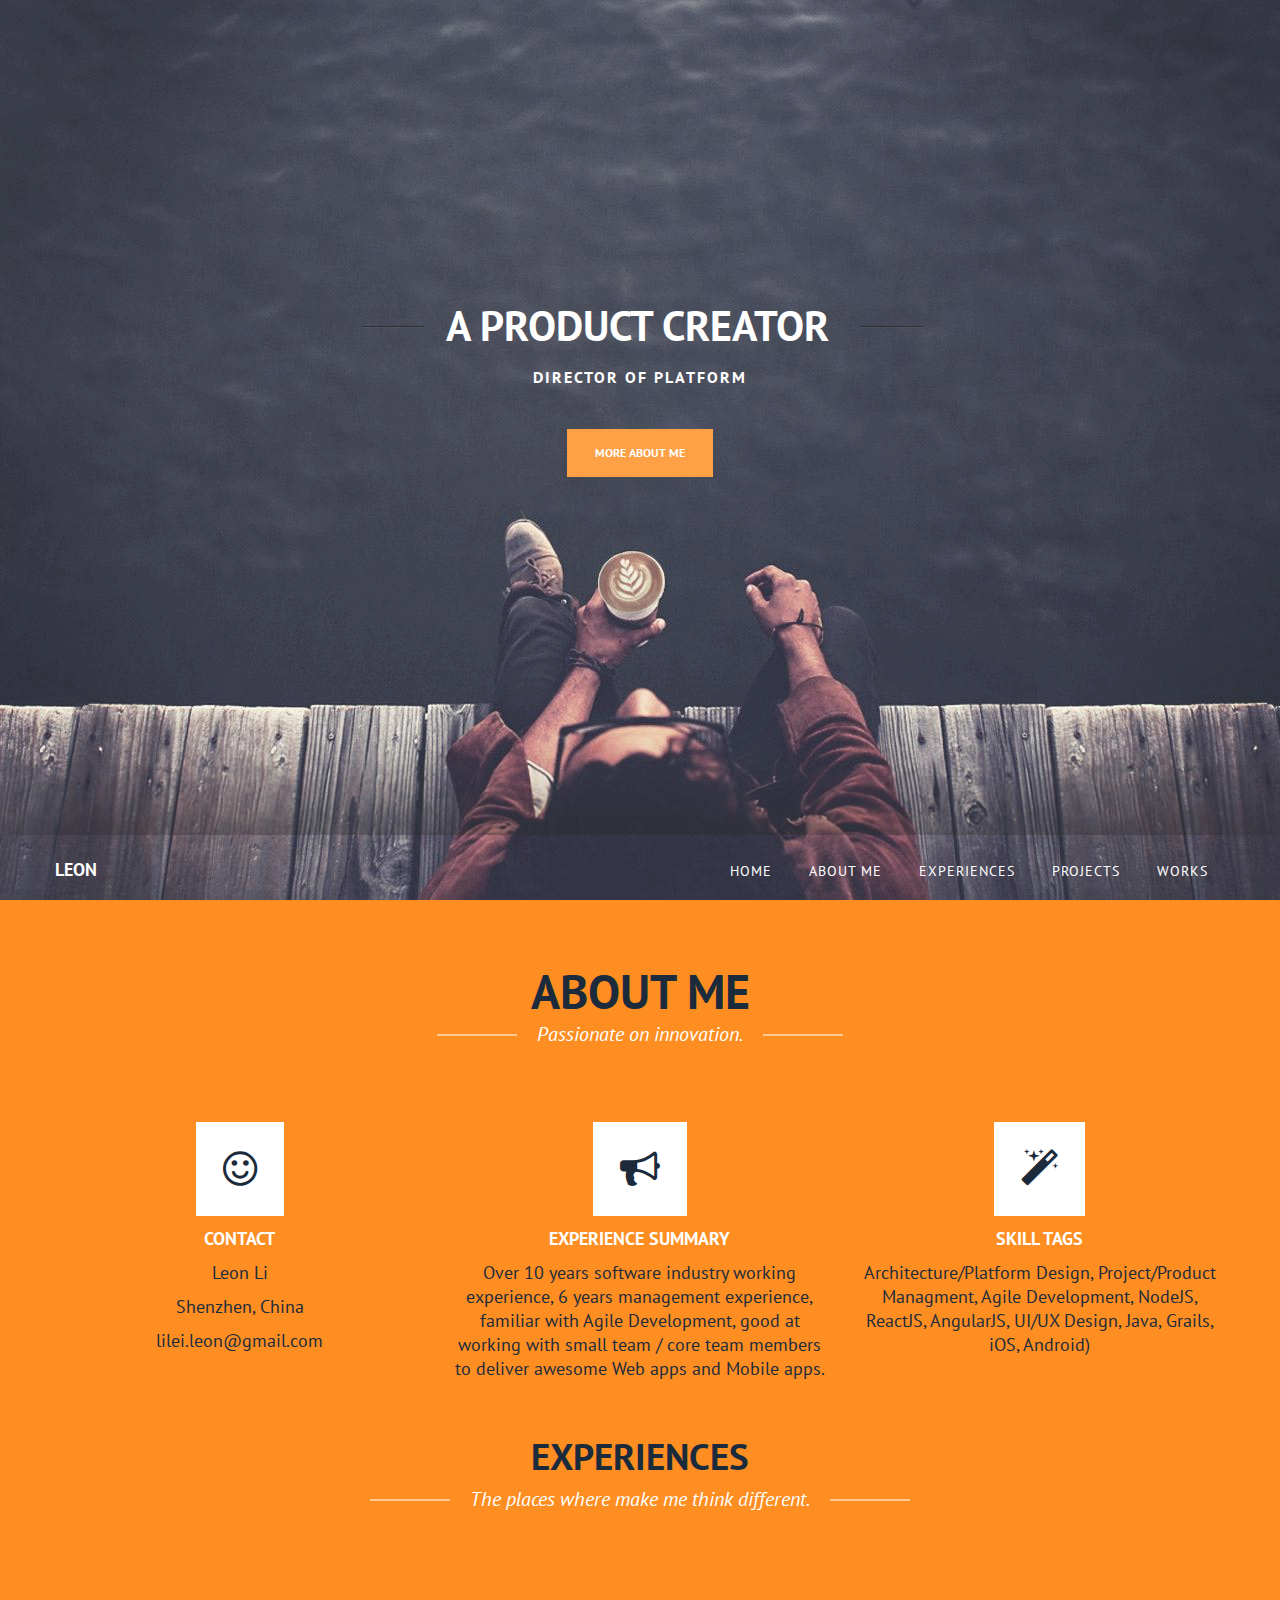
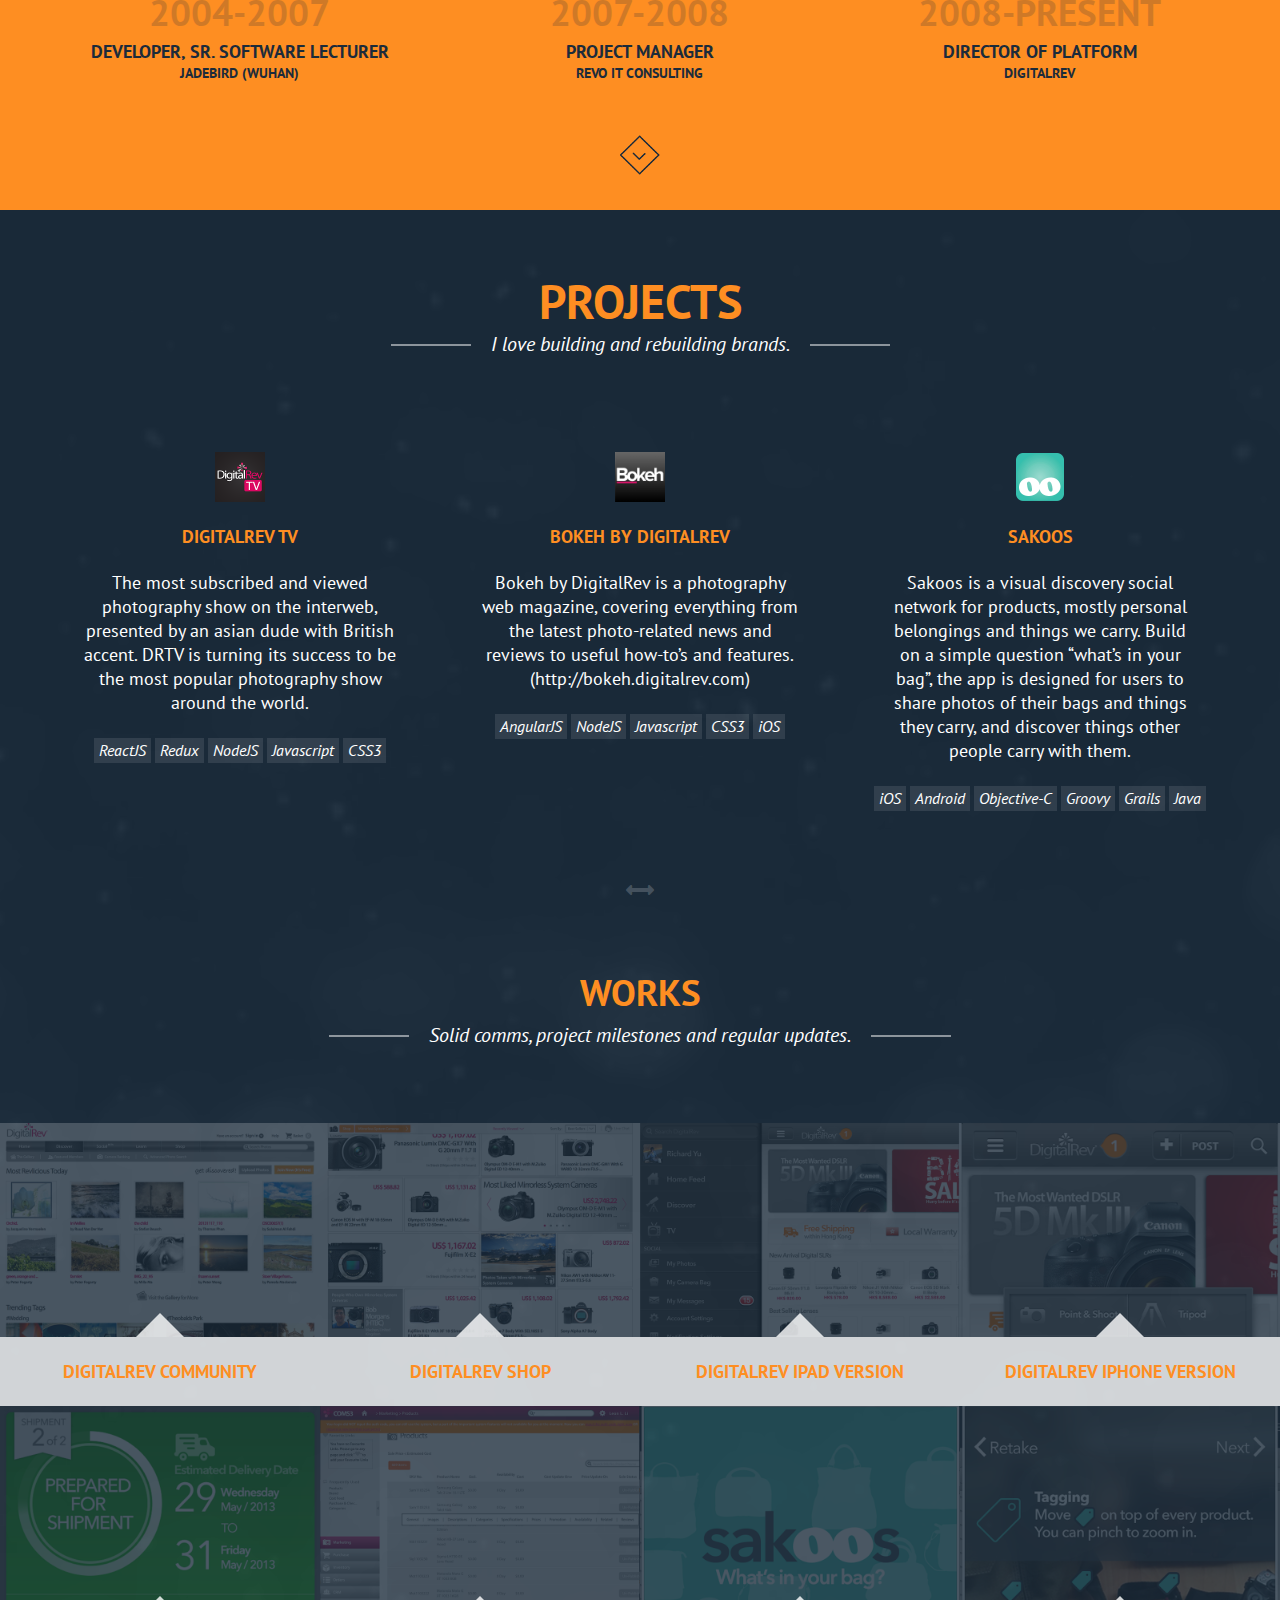
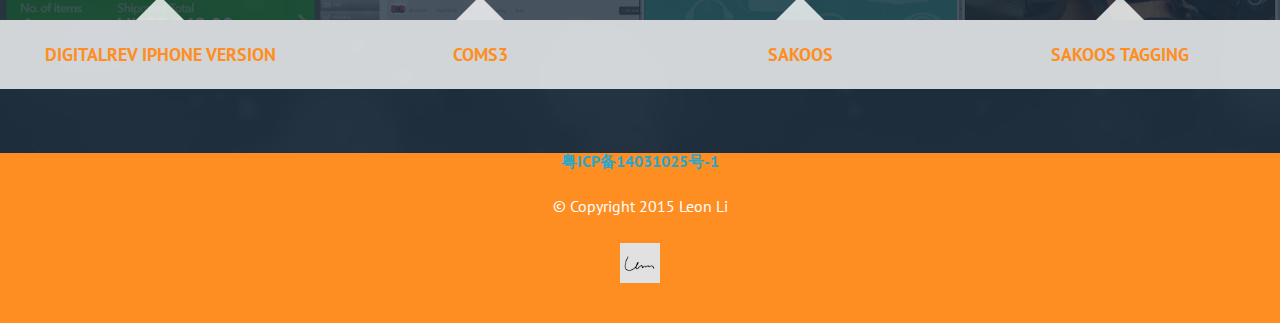
==== index.html @ 5f155d60 "ICP" ====
<!DOCTYPE html>
<!--[if IE 8]><html class="no-js lt-ie9" lang="en" > <![endif]-->
<!--[if gt IE 8]><!-->
<html class=" js no-touch svg inlinesvg svgclippaths no-ie8compat csstransforms no-csstransforms3d csstransitions" lang="en"><!--<![endif]-->
<head>

	<meta http-equiv="content-type" content="text/html; charset=UTF-8"/>
    <meta name="viewport" content="width=device-width,initial-scale=1.0"/>
	<meta name="description" content="Leon's  website" />
	<meta name="keywords" content="Leon's personal website" />
	<meta name="author" content="Leon Li"/>

	<!-- Page Title -->

	<title>Leon's Site</title>


	<!-- Favicon
	================================================== -->
	<link rel="shortcut icon" href="images/favicon.ico"/>


	<!-- Google fonts
	==================================================-->
	<link href='http://fonts.googleapis.com/css?family=PT+Sans:400,700,400italic,700italic' rel='stylesheet' type='text/css'/>

   <!-- Foundation Responsive Library
	================================================== -->
	<link rel="stylesheet" type="text/css" href="css/foundation.css"/>

	<!--font-awesome
	================================================== -->
	<link rel="stylesheet" href="css/font-awesome.css"/>

	<!-- Plugin CSS
	================================================== -->
	<link rel="stylesheet" type="text/css" href="css/prettyPhoto.css"/>
	<link rel="stylesheet" type="text/css" href="css/flexslider.css"/>

	<!-- CSS Custom
	================================================== -->
	<link rel="stylesheet" type="text/css" href="css/style.css"/>

</head>
<body>
<!-- pre loder -->
	<div id="preloader">

	</div>
        <div id="status">&nbsp;</div><!-- /status -->
    </div>
<!-- End Preloader -->
<!-- =========== * Home Section * =========== -->
<a id="home-scroll"></a>
<section id="home" class="skin-primary clearfix">
	<!-- =========== * Navigation * =========== -->
		<div id="navigation">
			<div class="row">
				<!-- Logo -->
				<div class="large-2 columns">
					<a href="#"><h5 class="text-white logo">Leon</h5></a>
				</div>
				<!-- End Logo -->
				<!-- Menu -->
				<div id="mobile-toggle" class="right"><i class="fa fa-th-list"></i></div>
				<div class="large-10 columns">
					<ul id="menu">
						<li><a class="smooth-scroll" href="#home-scroll"><h6>Home</h6></a></li>
						<li><a class="smooth-scroll" href="#about-scroll"><h6>About Me</h6></a></li>
						<li><a class="smooth-scroll" href="#experience-scroll"><h6>Experiences</h6></a></li>
						<li><a class="smooth-scroll" href="#services-scroll"><h6>Projects</h6></a></li>
						<li><a class="smooth-scroll" href="#work-scroll"><h6>Works</h6></a></li>


					</ul>
				</div>
				<!-- Menu -->
			</div>
		</div><!--end of navigation-->
		<div class="banner">
		<div class="banner-pattern">
			<div class="row slide-content">
				<div class="large-10 large-centered columns text-center">
					<div class="banner-title title">
							<h1 class="fadeInUp"><span class="sideline"></span><span class="banner-text-rotator">A Product Creator </span><span class="sideline"></span></h1>
							<h2 class="fadeInUp"> Director of Platform </h2>
						</div>
						<a class="smooth-scroll" href="#about-scroll">
							<div class="btn">MORE ABOUT ME</div>
						</a>

				</div>
			</div>
		</div>
	</div>
</section>
<!--end of Home section-->

<!-- =========== * About Section * =========== -->
<a id="about-scroll"></a>
<section id="about" class="skin-secondary clearfix" >
	<!-- About Heading-->
	<div class="row">
		<div class="large-12 columns text-center">
			<div class="page-title">
				<h1 id="about-shuffle-latter">About Me</h1>
				<p class="sub-header">Passionate on innovation.</p>
			</div>
		</div>
	</div>
	<!-- End About Heading-->
	<!-- About Description-->
	<div class="row pad-top ">
		<div class="large-4 columns about ">
			<i class="fa fa-smile-o"></i>
            <h4 class="about-us-title">Contact</h4>
            <p class="about-us-text">Leon Li</p>
            <p class="about-us-text">Shenzhen, China</p>
            <p class="about-us-text">lilei.leon@gmail.com</p>
        </div>

		<div class="large-4 columns about">
			<i class="fa fa-bullhorn"></i>
            <h4 class="about-us-title">Experience Summary</h4>
            <p class="about-us-text">Over 10 years software industry working experience, 6 years management experience, familiar with Agile Development, good at working with small team / core team members to deliver awesome Web apps and Mobile apps.</p>
        </div>
		<div class="large-4 columns about">

			<i class="fa fa-magic"></i>
            <h4 class="about-us-title">Skill Tags</h4>
            <p class="about-us-text">Architecture/Platform Design, Project/Product Managment, Agile Development, NodeJS, ReactJS, AngularJS, UI/UX Design, Java, Grails, iOS, Android)</p>
        </div>
	</div>
	<!-- End About Description-->

	<a id="experience-scroll"></a>
	<!-- Experiences heading-->
	<div class="row pad-top pad-bottom">
		<div class="large-12 columns text-center">
			<div class="page-title">
				<h2>Experiences</h2>
				<p class="sub-header"> The places where make me think different. </p>
			</div>
		</div>
	</div>
	<!-- end of Experiences heading-->
	<!-- Experiences block -->

	<div class="row pad-bottom experience">
		<div class="large-4 columns text-center">
			<h2 class="ex-year">2004-2007</h2>
			<h4>Developer, Sr. Software Lecturer</h4>
			<h6>Jadebird (Wuhan)</h6>
			<p> </p>
		</div>
		<div class="large-4 columns text-center">
			<h2 class="ex-year">2007-2008</h2>
			<h4>Project Manager</h4>
			<h6>REVO IT Consulting</h6>
			<p></p>
		</div>
		<div class="large-4 columns text-center">
			<h2 class="ex-year">2008-PRESENT</h2>
			<h4>Director of Platform</h4>
			<h6>DigitalRev</h6>
			<p></p>
		</div>
	</div>
	<!-- End of Experiences block -->
	<!-- slide down link -->
	<div class="slide-down-link hidden-xs">
		<a class="smooth-scroll hidden-xs scroll-to-link" href="#services-scroll"></a>
     </div>
	<!-- End slide down link -->


</section>
<!--end of About section-->



<!-- =========== * services Section * =========== -->
<a id="services-scroll"></a>
<section id="services" class="skin-primary clearfix">
	<!-- Service section BG image-->
	<div class="service-bg"></div>
	<!-- End of Service section BG image-->
	<!-- Service section HEading-->
	<div class="row">
		<div class="large-12 columns text-center">
			<div class="page-title">
				<h1 id="services-shuffle-latter">Projects</h1>
				<p class="sub-header">I love building and rebuilding brands.</p>
			</div>
		</div>
	</div>
	<!-- End of Service section Heading-->
	<!-- section Description -->
	<div class="row">
		<div class="large-8 large-centered columns page-description-second">
			<p>

			</p>
		</div>
	</div>
	<!-- End of section Description -->
	<!-- service slider -->
	<div class="row service-slider">

		<!--inidvidual service-->
		<div class="service">
			<div class="service-container text-center">
				<img src='img/drtv.png' style="height:50px"></img>
				<h5>DigitalRev TV</h5>
				<p class="text-white">
					The most subscribed and viewed photography show on the interweb, presented by an asian dude with British accent. DRTV is turning its success to be the most popular photography show around the world.
				</p>
				<ul class="unstyled">
					<li>ReactJS</li>
					<li>Redux</li>
					<li>NodeJS</li>
					<li>Javascript</li>
					<li>CSS3</li>
				</ul>
			</div>
		</div>
		<!--end of inidvidual service-->

		<!--inidvidual service-->
		<div class="service">
			<div class="service-container text-center">
				<img src='img/bokeh.jpg' style="height:50px"></img>
				<h5>Bokeh by DigitalRev</h5>
				<p class="text-white">
					Bokeh by DigitalRev is a photography web magazine, covering everything from the latest photo-related news and reviews to useful how-to’s and features. (http://bokeh.digitalrev.com)
				</p>
				<ul class="unstyled">
					<li>AngularJS</li>
					<li>NodeJS</li>
					<li>Javascript</li>
					<li>CSS3</li>
					<li>iOS</li>
				</ul>
			</div>
		</div>
		<!--end of inidvidual service-->


		<!--inidvidual service-->
		<div class="service">
			<div class="service-container text-center">
				<img src='img/sakoos.png' style="height:50px"></img>
				<h5>Sakoos</h5>
				<p class="text-white">
					Sakoos is a visual discovery social network for products, mostly personal belongings and things we carry. Build on a simple question “what’s in your bag”, the app is designed for users to share photos of their bags and things they carry, and discover things other people carry with them.
				</p>
				<ul class="unstyled">
					<li>iOS</li>
					<li>Android</li>
					<li>Objective-C</li>
					<li>Groovy</li>
					<li>Grails</li>
					<li>Java</li>
				</ul>
			</div>
		</div>
		<!--end of inidvidual service-->

		<!--Inidvidual service-->
		<div class="service">
			<div class="service-container text-center">
				<!-- <i class="fa fa-tint"></i> -->
				<img src='img/drlogo.png' style="height:50px"></img>
				<h5>DigitalRev Community Site & E-commerce Shop</h5>
				<p class="text-white">
					The E-commerce and photo sharing community of DigitalRev platform, it's the major website of shopping cameras and connecting the world with photo loving people. (www.digitalrev.com)
				</p>
				<ul class="unstyled">
					<li>SNS</li>
					<li>Web Apps</li>
					<li>E-commerce</li>
					<li>Photography</li>
					<li>Java</li>
				</ul>
			</div>
		</div>
		<!--end of inidvidual service-->

		<!--end of inidvidual service-->
		<div class="service">
			<div class="service-container text-center">
				<!--<i class="fa fa-stack-exchange"></i>-->
				<img src='img/coms3.png' style="height:50px"></img>
				<h5>Center Order Mangement System</h5>
				<p class="text-white">
					The COMS3 system defined an order flow to process the orders from differnt sales channels, and automatically allocate the stock items from the inventory. It also includes purchase plan management and stock item check-in operation, daily sales report generation etc.
				</p>
				<ul class="unstyled">
					<li>Web Apps</li>
					<li>Order Flow</li>
					<li>Stock Management</li>
					<li>Reporting</li>
					<li>Java</li>
				</ul>
			</div>
		</div>
		<!--end of inidvidual service-->

		<!--inidvidual service-->
		<div class="service">
			<div class="service-container text-center">
				<img src='img/drapp.png' style="height:50px"></img>
				<h5>DigitalRev Mobile App</h5>
				<p class="text-white">
					The mobile app submitted to the App Store and Google Play Store, built for the E-commerce and photo sharing community of DigitalRev platform.
				</p>
				<ul class="unstyled">
					<li>iOS</li>
					<li>Android</li>
					<li>Objective-C</li>
					<li>Java</li>
				</ul>
			</div>
		</div>
		<!--end of inidvidual service-->

	</div>
	<!-- End of service slider -->
	<!-- service section Action button -->
	<a id="work-scroll"></a>
	<p></p>
	<p></p>
	<div class="row pad-top pad-bottom">
		<div class="large-12 columns text-center">
			<div class="page-title">
				<h2 id="services-shuffle-latter">Works</h2>
				<p class="sub-header">Solid comms, project milestones and regular updates.</p>
			</div>
		</div>
	</div>

	<!-- End of service section Action button -->

<ul id="portfolio-grid" class="portfolio-row">
			<!-- Individual Work Thumbnail -->
			<li class="project text-center web-design ">
				<section class="portfolio-item">
					<div class="project-img-holder">
						<img alt="Project Image" src="img/07-work.jpg" />
						<div class="arrow-holder"><div class="arrow-up"></div></div>
					</div>
					<!-- Work detail file name  -->
					<div class="project-title">
						<h5>DigitalRev Community</h5>
					</div>
				</section>
			</li>
			<!-- Individual Work Thumbnail -->
			<li class="project text-center ui-design ">
				<section class="portfolio-item">
					<div class="project-img-holder">
						<img alt="Project Image" src="img/08-work.jpg" />
						<div class="arrow-holder"><div class="arrow-up"></div></div>
					</div>
					<!-- Work detail file name  -->
					<div class="project-title">
						<h5>DigitalRev Shop</h5>
					</div>
				</section>
			</li>
			<!-- Individual Work Thumbnail -->
			<li class="project text-center branding ">
				<section class="portfolio-item">
					<div class="project-img-holder">
						<img alt="Project Image" src="img/09-work.jpg" />
						<div class="arrow-holder"><div class="arrow-up"></div></div>
					</div>
					<!-- Work detail file name  -->
					<div class="project-title">
						<h5>DigitalRev iPad Version</h5>
					</div>
				</section>
			</li>
			<!-- Individual Work Thumbnail -->
			<li class="project text-center ui-design ">
				<section class="portfolio-item">
					<div class="project-img-holder">
						<img alt="Project Image" src="img/10-work.jpg" />
						<div class="arrow-holder"><div class="arrow-up"></div></div>
					</div>
					<!-- Work detail file name  -->
					<div class="project-title">
						<h5>DigitalRev iPhone version</h5>
					</div>
				</section>
			</li>
			<!-- Individual Work Thumbnail -->
			<li class="project text-center web-design ">
				<section class="portfolio-item">
					<div class="project-img-holder">
						<img alt="Project Image" src="img/11-work.jpg" />
						<div class="arrow-holder"><div class="arrow-up"></div></div>
					</div>
					<!-- Work detail file name  -->
					<div class="project-title">
						<h5>DigitalRev iPhone version</h5>
					</div>
				</section>
			</li>
			<!-- Individual Work Thumbnail -->
			<li class="project text-center branding ">
				<section class="portfolio-item">
					<div class="project-img-holder">
						<img alt="Project Image" src="img/12-work.jpg" />
						<div class="arrow-holder"><div class="arrow-up"></div></div>
					</div>
					<!-- Work detail file name  -->
					<div class="project-title">
						<h5>COMS3</h5>
					</div>
				</section>
			</li>
			<!-- Individual Work Thumbnail -->
			<li class="project text-center ui-design ">
				<section class="portfolio-item">
					<div class="project-img-holder">
						<img alt="Project Image" src="img/13-work.jpg" />
						<div class="arrow-holder"><div class="arrow-up"></div></div>
					</div>
					<!-- Work detail file name  -->
					<div class="project-title">
						<h5>Sakoos</h5>
					</div>
				</section>
			</li>
			<!-- Individual Work Thumbnail -->
			<li class="project text-center branding ">
				<section class="portfolio-item">
					<div class="project-img-holder">
						<img alt="Project Image" src="img/14-work.jpg" />
						<div class="arrow-holder"><div class="arrow-up"></div></div>
					</div>
					<!-- Work detail file name  -->
					<div class="project-title">
						<h5>Sakoos Tagging</h5>
					</div>
				</section>
			</li>
		</ul>


</section>
<!--end of Services section-->





<div class="large-12 columns text-center">
	<a href="http://www.miitbeian.gov.cn/state/outPortal/loginPortal.action">粤ICP备14031025号-1</a>
</div>


<!-- Footer  -->
<footer class="footer skin-secondary clearfix">

			<div class="large-12 columns text-center">
				<p class="text-white copy-text">&copy; Copyright 2015 Leon Li</p>
			</div>
			<div class="large-12 row text-center pad-bottom" >
				<img src="img/sign.jpg" width="40px">
			</div>

</footer>
<!-- End of Footer  -->
<!--============================================================-->
<!-- jquery plugin and custom script -->

<script src="js/custom.modernizr.js"></script>
<script src="js/jquery-1.10.2.min.js" type="text/javascript"></script>
<script src="js/foundation.min.js"></script>
<script src="js/device.min.js"></script>
<script src="js/jquery.prettyPhoto.js"></script>
<script type="text/javascript" src="js/jquery.mixitup.min.js"></script>
<script src="js/jquery.flexslider-min.js"></script>
<script src="js/smooth-scroll.js"></script>
<script src="js/inview.js"></script>
<script src="js/jquery.easypiechart.min.js"></script>
<script src="js/jquery.appear.js"></script>
<script src="js/owl.carousel.min.js"></script>
<script type="text/javascript" src="js/tweetable.jquery.js"></script>
<script type="text/javascript" src="js/jquery.timeago.js"></script>
<script src="js/jquery.parallax-1.1.3.js"></script>
<script src="js/parallaxInit.js"></script>
<script src="js/jquery.shuffleLetters.js"></script>
<script src="js/scripts.js"></script>
<script>
$(document).foundation();
</script>

<script>
  (function(i,s,o,g,r,a,m){i['GoogleAnalyticsObject']=r;i[r]=i[r]||function(){
  (i[r].q=i[r].q||[]).push(arguments)},i[r].l=1*new Date();a=s.createElement(o),
  m=s.getElementsByTagName(o)[0];a.async=1;a.src=g;m.parentNode.insertBefore(a,m)
  })(window,document,'script','//www.google-analytics.com/analytics.js','ga');

  ga('create', 'UA-48086975-1', 'auto');
  ga('send', 'pageview');

</script>

</body></html>
---- css/prettyPhoto.css ----
/* ------------------------------------------------------------------------
	This you can edit.
------------------------------------------------------------------------- */

	/* ----------------------------------
		Default Theme
	----------------------------------- */

	div.pp_default .pp_top,
	div.pp_default .pp_top .pp_middle,
	div.pp_default .pp_top .pp_left,
	div.pp_default .pp_top .pp_right,
	div.pp_default .pp_bottom,
	div.pp_default .pp_bottom .pp_left,
	div.pp_default .pp_bottom .pp_middle,
	div.pp_default .pp_bottom .pp_right { height: 13px; }
	
	div.pp_default .pp_top .pp_left { background: url(../img/prettyPhoto/default/sprite.png) -78px -93px no-repeat; } /* Top left corner */
	div.pp_default .pp_top .pp_middle { background: url(../img/prettyPhoto/default/sprite_x.png) top left repeat-x; } /* Top pattern/color */
	div.pp_default .pp_top .pp_right { background: url(../img/prettyPhoto/default/sprite.png) -112px -93px no-repeat; } /* Top right corner */
	
	div.pp_default .pp_content .ppt { color: #f8f8f8; }
	div.pp_default .pp_content_container .pp_left { background: url(../img/prettyPhoto/default/sprite_y.png) -7px 0 repeat-y; padding-left: 13px; }
	div.pp_default .pp_content_container .pp_right { background: url(../img/prettyPhoto/default/sprite_y.png) top right repeat-y; padding-right: 13px; }
	div.pp_default .pp_content { background-color: #fff; } /* Content background */
	div.pp_default .pp_next:hover { background: url(../img/prettyPhoto/default/sprite_next.png) center right  no-repeat; cursor: pointer; } /* Next button */
	div.pp_default .pp_previous:hover { background: url(../img/prettyPhoto/default/sprite_prev.png) center left no-repeat; cursor: pointer; } /* Previous button */
	div.pp_default .pp_expand { background: url(../img/prettyPhoto/default/sprite.png) 0 -29px no-repeat; cursor: pointer; width: 28px; height: 28px; } /* Expand button */
	div.pp_default .pp_expand:hover { background: url(../img/prettyPhoto/default/sprite.png) 0 -56px no-repeat; cursor: pointer; } /* Expand button hover */
	div.pp_default .pp_contract { background: url(../img/prettyPhoto/default/sprite.png) 0 -84px no-repeat; cursor: pointer; width: 28px; height: 28px; } /* Contract button */
	div.pp_default .pp_contract:hover { background: url(../img/prettyPhoto/default/sprite.png) 0 -113px no-repeat; cursor: pointer; } /* Contract button hover */
	div.pp_default .pp_close { width: 30px; height: 30px; background: url(../img/prettyPhoto/default/sprite.png) 2px 1px no-repeat; cursor: pointer; } /* Close button */
	div.pp_default #pp_full_res .pp_inline { color: #000; } 
	div.pp_default .pp_gallery ul li a { background: url(../img/prettyPhoto/default/default_thumb.png) center center #f8f8f8; border:1px solid #aaa; }
	div.pp_default .pp_gallery ul li a:hover,
	div.pp_default .pp_gallery ul li.selected a { border-color: #fff; }
	div.pp_default .pp_social { margin-top: 7px; }

	div.pp_default .pp_gallery a.pp_arrow_previous,
	div.pp_default .pp_gallery a.pp_arrow_next { position: static; left: auto; }
	div.pp_default .pp_nav .pp_play,
	div.pp_default .pp_nav .pp_pause { background: url(../img/prettyPhoto/default/sprite.png) -51px 1px no-repeat; height:30px; width:30px; }
	div.pp_default .pp_nav .pp_pause { background-position: -51px -29px; }
	div.pp_default .pp_details { position: relative; }
	div.pp_default a.pp_arrow_previous,
	div.pp_default a.pp_arrow_next { background: url(../img/prettyPhoto/default/sprite.png) -31px -3px no-repeat; height: 20px; margin: 4px 0 0 0; width: 20px; }
	div.pp_default a.pp_arrow_next { left: 52px; background-position: -82px -3px; } /* The next arrow in the bottom nav */
	div.pp_default .pp_content_container .pp_details { margin-top: 5px; }
	div.pp_default .pp_nav { clear: none; height: 30px; width: 110px; position: relative; }
	div.pp_default .pp_nav .currentTextHolder{ font-family: Georgia; font-style: italic; color:#999; font-size: 11px; left: 75px; line-height: 25px; margin: 0; padding: 0 0 0 10px; position: absolute; top: 2px; }
	
	div.pp_default .pp_close:hover, div.pp_default .pp_nav .pp_play:hover, div.pp_default .pp_nav .pp_pause:hover, div.pp_default .pp_arrow_next:hover, div.pp_default .pp_arrow_previous:hover { opacity:0.7; }

	div.pp_default .pp_description{ font-size: 11px; font-weight: bold; line-height: 14px; margin: 5px 50px 5px 0; }

	div.pp_default .pp_bottom .pp_left { background: url(../img/prettyPhoto/default/sprite.png) -78px -127px no-repeat; } /* Bottom left corner */
	div.pp_default .pp_bottom .pp_middle { background: url(../img/prettyPhoto/default/sprite_x.png) bottom left repeat-x; } /* Bottom pattern/color */
	div.pp_default .pp_bottom .pp_right { background: url(../img/prettyPhoto/default/sprite.png) -112px -127px no-repeat; } /* Bottom right corner */

	div.pp_default .pp_loaderIcon { background: url(../img/prettyPhoto/default/loader.gif) center center no-repeat; } /* Loader icon */

/* ------------------------------------------------------------------------
	DO NOT CHANGE
------------------------------------------------------------------------- */

	div.pp_pic_holder a:focus { outline:none; }

	div.pp_overlay {
		background: #000;
		display: none;
		left: 0;
		position: absolute;
		top: 0;
		width: 100%;
		z-index: 9500;
	}
	
	div.pp_pic_holder {
		display: none;
		position: absolute;
		width: 100px;
		z-index: 10000;
	}

		
		.pp_top {
			height: 20px;
			position: relative;
		}
			* html .pp_top { padding: 0 20px; }
		
			.pp_top .pp_left {
				height: 20px;
				left: 0;
				position: absolute;
				width: 20px;
			}
			.pp_top .pp_middle {
				height: 20px;
				left: 20px;
				position: absolute;
				right: 20px;
			}
				* html .pp_top .pp_middle {
					left: 0;
					position: static;
				}
			
			.pp_top .pp_right {
				height: 20px;
				left: auto;
				position: absolute;
				right: 0;
				top: 0;
				width: 20px;
			}
		
		.pp_content { height: 40px; min-width: 40px; }
		* html .pp_content { width: 40px; }
		
		.pp_fade { display: none; }
		
		.pp_content_container {
			position: relative;
			text-align: left;
			width: 100%;
		}
		
			.pp_content_container .pp_left { padding-left: 20px; }
			.pp_content_container .pp_right { padding-right: 20px; }
		
			.pp_content_container .pp_details {
				float: left;
				margin: 10px 0 2px 0;
			}
				.pp_description {
					display: none;
					margin: 0;
				}
				
				.pp_social { float: left; margin: 0; }
				.pp_social .facebook { float: left; margin-left: 5px; width: 55px; overflow: hidden; }
				.pp_social .twitter { float: left; }
				
				.pp_nav {
					clear: right;
					float: left;
					margin: 3px 10px 0 0;
				}
				
					.pp_nav p {
						float: left;
						margin: 2px 4px;
						white-space: nowrap;
					}
					
					.pp_nav .pp_play,
					.pp_nav .pp_pause {
						float: left;
						margin-right: 4px;
						text-indent: -10000px;
					}
				
					a.pp_arrow_previous,
					a.pp_arrow_next {
						display: block;
						float: left;
						height: 15px;
						margin-top: 3px;
						overflow: hidden;
						text-indent: -10000px;
						width: 14px;
					}
		
		.pp_hoverContainer {
			position: absolute;
			top: 0;
			width: 100%;
			z-index: 2000;
		}
		
		.pp_gallery {
			display: none;
			left: 50%;
			margin-top: -50px;
			position: absolute;
			z-index: 10000;
		}
		
			.pp_gallery div {
				float: left;
				overflow: hidden;
				position: relative;
			}
			
			.pp_gallery ul {
				float: left;
				height: 35px;
				margin: 0 0 0 5px;
				padding: 0;
				position: relative;
				white-space: nowrap;
			}
			
			.pp_gallery ul a {
				border: 1px #000 solid;
				border: 1px rgba(0,0,0,0.5) solid;
				display: block;
				float: left;
				height: 33px;
				overflow: hidden;
			}
			
			.pp_gallery ul a:hover,
			.pp_gallery li.selected a { border-color: #fff; }
			
			.pp_gallery ul a img { border: 0; }
			
			.pp_gallery li {
				display: block;
				float: left;
				margin: 0 5px 0 0;
				padding: 0;
			}
			
			.pp_gallery li.default a {
				background: url(../img/prettyPhoto/facebook/default_thumbnail.gif) 0 0 no-repeat;
				display: block;
				height: 33px;
				width: 50px;
			}
			
			.pp_gallery li.default a img { display: none; }
			
			.pp_gallery .pp_arrow_previous,
			.pp_gallery .pp_arrow_next {
				margin-top: 7px !important;
			}
		
		a.pp_next {
			background: url(../img/prettyPhoto/light_rounded/btnNext.png) 10000px 10000px no-repeat;
			display: block;
			float: right;
			height: 100%;
			text-indent: -10000px;
			width: 49%;
		}
			
		a.pp_previous {
			background: url(../img/prettyPhoto/light_rounded/btnNext.png) 10000px 10000px no-repeat;
			display: block;
			float: left;
			height: 100%;
			text-indent: -10000px;
			width: 49%;
		}
		
		a.pp_expand,
		a.pp_contract {
			cursor: pointer;
			display: none;
			height: 20px;	
			position: absolute;
			right: 30px;
			text-indent: -10000px;
			top: 10px;
			width: 20px;
			z-index: 20000;
		}
			
		a.pp_close {
			position: absolute; right: 0; top: 0; 
			display: block;
			line-height:22px;
			text-indent: -10000px;
		}
		
		.pp_bottom {
			height: 20px;
			position: relative;
		}
			* html .pp_bottom { padding: 0 20px; }
			
			.pp_bottom .pp_left {
				height: 20px;
				left: 0;
				position: absolute;
				width: 20px;
			}
			.pp_bottom .pp_middle {
				height: 20px;
				left: 20px;
				position: absolute;
				right: 20px;
			}
				* html .pp_bottom .pp_middle {
					left: 0;
					position: static;
				}
				
			.pp_bottom .pp_right {
				height: 20px;
				left: auto;
				position: absolute;
				right: 0;
				top: 0;
				width: 20px;
			}
		
		.pp_loaderIcon {
			display: block;
			height: 24px;
			left: 50%;
			margin: -12px 0 0 -12px;
			position: absolute;
			top: 50%;
			width: 24px;
		}
		
		#pp_full_res {
			line-height: 1 !important;
		}
		
			#pp_full_res .pp_inline {
				text-align: left;
			}
			
				#pp_full_res .pp_inline p { margin: 0 0 15px 0; }
	
		div.ppt {
			color: #fff;
			display: none;
			font-size: 17px;
			margin: 0 0 5px 15px;
			z-index: 9999;
		}
---- css/style.css ----
/***** GENERAL & PSEUDO CLASSES *****/
body{ -webkit-font-smoothing: antialiased;background:#1B2B3B;width:100%;
}
p{font-size: 18px;line-height: 24px;color:#1B2B3B;}
input{ -webkit-appearance: none; }
input:focus{ outline: none; }
.border-bottom{ border-bottom: 2px solid #fff; height: 32px; }
.nopad{ padding: 0px; }
.pad-normal{ padding-top: 83px; padding-bottom:0px; }
.pad-large{ padding-top: 83px; padding-bottom: 83px; }
.pad-top{ padding-top: 40px; }
.pad-bottom{ padding-bottom: 40px; }
.clearfix:before,
.clearfix:after {
  display: table;
  content: " ";
}

.clearfix:after {
  clear: both;
}
.unstyled {
    list-style-type: none;
    margin: 0;
    padding: 0;
}


/* Preloader */
#preloader {background-color: #FFFFFF;bottom: 0;left: 0;position: fixed;right: 0;top: 0;z-index: 2147483647;}
#status {background-image: url("../img/01-Preloader.GIF");background-position: center center;background-repeat: no-repeat;height:80px;
left: 50%;top: 50%;position: absolute;width:80px;margin: -25px 0 0 -25px;}
/*end loading style */

/*** TYPOG  1B2B3B - blue FE8E22 - yellow***/

/*=========================================================================================
===========================================================================================*/

/*** COMMON ELEMENTS ***/
.parallax-content_footer {
    bottom: 0;
    height: 145px;
    margin-bottom: -143px;
    position: absolute;
    width: 100%;
    z-index: 2;
	max-width:100% !important;
	display:block;
}
.parallax-content_header {
    height: 145px;
    position: absolute;
    top: -143px;
    width: 100%;
	max-width:100% !important;
	display:block;
	z-index:2;
}
.text-white{ color: #fff; }
.skin-primary {background:#1B2B3B;-webkit-transition: all 2.5s;transition: all 2.5s;-moz-transition: all 2.5s;-o-transition:all 2.5s;}
.primary-text-color{color:#FE8E22 !important;}
.skin-secondary {background:#FE8E22;-webkit-transition: all 2.5s; transition: all 2.5s;-moz-transition: all 2.5s;-o-transition:all 2.5s;	}
.opacity-down {opacity:.4;-webkit-opacity: 0.4;-moz-opacity: 0.4;}
.secondary-text-color{color:#1B2B3B !important;}
.visible-section{opacity:1;-webkit-opacity:1;-moz-opacity:1;-webkit-transition: all 2.5s; transition: all 2.5s; 	-moz-transition: all 2.5s;-o-transition:all 2.5s;}
.skin-secondary h1, .skin-secondary h2, .skin-secondary h3, .skin-secondary h4, .skin-secondary h5, .skin-secondary h6, .skin-secondary a{
color:#1B2B3B;font-weight:900}
.skin-primary h1, .skin-primary h2, .skin-primary h3, .skin-primary h4, .skin-primary h5, .skin-primary h6, .skin-primary a{
color:#FE8E22;font-weight:900}
h1, h2, h3, h4, h5, h6, a{
font-weight:900;}
.btn{padding: 18px 28px 18px 28px;display: inline-block;font-size: 12px;cursor: pointer;
	-webkit-transition: all 0.2s ease-out 0s;
  -moz-transition: all 0.2s ease-out 0s;
  -o-transition:  all 0.2s ease-out 0s;
  transition: all 0.2s ease-out 0s;}
.btn:hover{
-webkit-transition: all 0.2s ease-out 0s;
  -moz-transition: all 0.2s ease-out 0s;
  -o-transition:  all 0.2s ease-out 0s;
  transition: all 0.2s ease-out 0s;
}
.skin-primary  .btn{background: #FE8E22;color: #fff;}
.skin-primary  .btn:hover{background:#fff;color: #1B2B3B;}
.skin-secondary .btn{background: #1B2B3B;color: #fff;}
.skin-secondary .btn:hover{background:#fff;color: #1B2B3B;}

.page-title{ display:block; }
.page-title h1{display:block; font-size: 48px;line-height: 54px;font-weight:900;}
.page-title h3{padding: 7px 22px 7px 22px;}

.page-description ,.page-description-second{ text-align: center; margin-bottom: 40px; }
.page-description  p,.page-description-second p{ margin-bottom: 0px; font-size: 18px; line-height:24px;}
.page-description  p{color:#1B2B3B;}
.page-description-second p{color:#FE8E22}

.sub-header:before {left: 0;}
.sub-header:before, .sub-header:after {border-bottom: 0.1em solid rgba(255, 255, 255, 0.5); content: ""; display: inline-block;
    position: absolute;top: 50%; width: 4em;}
.sub-header:after {right: 0;}
.sub-header {font-size: 20px;font-style: italic; font-weight: 500;line-height: 32px;
    text-align: center;text-transform: none;}
.sub-header {clear:both;display: inline-block;padding: 0 5em;margin-bottom: 1.6em;position: relative;color:#fff;}
@media only screen and (min-width: 480px) and (max-width: 767px) {
    .sub-header { padding: 0 2em;}
	.sub-header:before, .sub-header:after { width: 2em;}
}
@media only screen and (max-width: 479px) {
	.sub-header { padding: 0 1em;}
	.sub-header:before, .sub-header:after { width: 1em;}
}

/* common style for parallax background */
.parallax {color: #FFFFFF;height: 600px;overflow: hidden;position: relative;width: 100%;z-index: 0;}
.parallax-bg{width: 100%;height: 100%;position: absolute;background-attachment: fixed;background-position: center top;background-repeat: repeat-y;
 background-size: cover;margin: 0 auto;}
.info-container{display: table;height: 100%;
    margin: 0 !important;padding: 0 !important;width: 100%;}
.info-container .info{display: table-cell;vertical-align: middle;}

.animate-in{ top: 60px !important; opacity: 1 !important;-webkit-opacity:1 !important;	-moz-opacity:1 !important; }

/* corner image style */
.full_container {height: 83px;width: 100%;}
.full_container .row {height: 83px;position: relative;}
.full_container .corner {
    background-image: url("../img/bottom_ballon.png");
    background-repeat: no-repeat;
    height: 83px;
    left: 0;
    position: absolute;
    top:83px;
    width: 111px;
	z-index:2;
	-webkit-transition: all .5s; 
	transition: all .5s; 
	-moz-transition: all .5s;
	 -o-transition: all .5s;
}

/* SLIDE DOWN LINK */
.slide-down-link, .slide-down-link-secondary ,.slide-top-link{
    bottom: 0;
    cursor: pointer;
    height: 40px;
    left: 50%;
    margin-bottom: 35px;
    margin-left: -20px;
    margin-top: 35px;
    position: absolute;
	-webkit-transition: background-image 0.6s ease 0s;
	transition: background-image 0.6s ease 0s;
	-moz-transition: background-image 0.6s ease 0s;
	 -o-transition: background-image 0.6s ease 0s;
    width: 40px;
	z-index:2;
}
.slide-down-link{background-image: url("../img/25-downarrow.png");background-position: left -1px;}
.slide-down-link-secondary{background-image: url("../img/25-downarrowclolor.png"); background-position: left -1px;}
.slide-down-link-secondary:hover {background-image: url("../img/25-downarrowclolor.png");background-position: left -41px;}
.slide-down-link:hover {background-image: url("../img/25-downarrow.png");background-position: left -41px;}
.slide-top-link{background-image: url("../img/26-toparrow.png");background-position: left -40px;}
.slide-top-link:hover {background-image: url("../img/26-toparrow.png");background-position: left -1px;}
.hidden-xs {display: block !important;width: 40px;height: 40px;}
.slide-down-link .scroll-to-link {height: 100%; width: 100%;}

/* carousel slider */
.owl-carousel .owl-wrapper:after {clear: both;content: "."; display: block;height: 0;line-height: 0;visibility: hidden;}
.owl-carousel {display: none;position: relative;width: 100%;}
.owl-carousel .owl-wrapper {display: none;position: relative;cursor:ew-resize;}
.owl-carousel .owl-wrapper-outer {overflow: hidden;position: relative;width: 100%;}
.owl-carousel .owl-wrapper-outer.autoHeight {
-webkit-transition:  height 500ms ease-in-out 0s;
  -moz-transition: height 500ms ease-in-out 0s;
  -o-transition:  height 500ms ease-in-out 0s;
  transition: height 500ms ease-in-out 0s;
}
.owl-carousel .owl-item {float: left;position:relative;}
.owl-prev:before {content: "\f07e";}
.owl-prev{font-family: FontAwesome;font-style: normal;font-weight: normal;line-height: 1;color: rgba(255, 255, 255, 0.2);display: block;
    font-size: 28px; margin: 0 auto;position: relative;content:"";text-align:center;}

	
/***** NAVIGATION *****/
#navigation{position: absolute; bottom: 0px; max-height: 70px; z-index: 999; width: 100%; padding-top: 22px; overflow: hidden;
	-webkit-transition: all 1s; 
	transition: all 1s; 
	-moz-transition: all 1s;
	-o-transition:  all 1s;
	box-shadow:0 1px 100px -8px #000;
}
.logo{color:#fff !important;}
.open-nav{ max-height: 400px !important; }
#menu{ list-style: none; overflow: hidden; text-align: right; float: right; }
#menu li{ float: left; margin-right: 12px; }
#menu li h6{font-size: 14px; padding:5px 5px 0 20px !important;font-weight:normal; letter-spacing:1px; line-height:normal !important;color:#fff;}
#menu li i{ color: #fff; font-size: 24px; }

#mobile-toggle{ display: none; cursor: pointer; font-size: 28px; position: absolute; right: 22px; top: 22px;color:#fff; }
.sticky-nav-primary{background-color: #FE8E22;}
.sticky-nav{ position: fixed !important; background-color: #1B2B3B ;top:0px !important;box-shadow:none !important;}

/*******************************************
 HOME SECTION 
 *******************************************/


#home{ position: relative; overflow: hidden; height: 760px; }

.banner {
  background-image:url("../img/02-HomeSlider.jpg");
background-position:  center top ;
background-repeat:no-repeat;
  background-size:cover;
  background-attachment: fixed;
  font-size: 1em;
  height: 100%;
  overflow: hidden;
}
.banner-pattern{
/* If You want can set pattern background here
 background: url("../img/02_overlayPattern.png") repeat scroll left top rgba(0, 0, 0, 0); */
    height: 100%;
   margin-top: 0;
  margin-bottom: 0;
    padding:0;
    width: 100%;
	display:table;
}
.banner .row {
  text-align: center;
   display:table-cell;
    vertical-align: middle;
}
.banner-title{text-align: center; margin-bottom: 40px;}
.banner-title h1 {clear: both; margin-right: -5px; padding:0px 0 0;font-weight:900;-webkit-transition: -webkit-filter 0.6s ease 0s;
	transition: -webkit-filter 0.6s ease 0s;
	-moz-transition: -webkit-filter 0.6s ease 0s;
	-o-transition:-webkit-filter 0.6s ease 0s; }
.sideline {
    animation-delay: 0.9s;
    animation-duration: 0.7s;
    animation-fill-mode: both;
    background: none repeat scroll 0 0 rgba(0, 0, 0, 0.8);
    box-shadow: 0 1px rgba(255, 255, 255, 0.05);
    display: inline-block;
    height: 1px;
    margin: 0 2% 14px;
    min-width: 32px;
    width: 6%;
}
.title {
  padding-top: 0em;
  padding-bottom:0px;
}
.title h1 {
  -webkit-animation-duration: 1s;
  -moz-animation-duration: 1s;
  -ms-animation-duration: 1s;
  -o-animation-duration: 1s;
  animation-duration: 1s;
  -webkit-animation-delay: 0.2s;
  -moz-animation-delay: 0.2s;
  -ms-animation-delay: 0.2s;
  -o-animation-delay: 0.2s;
  animation-delay: 0.2s;
  -webkit-animation-fill-mode: both;
  -moz-animation-fill-mode: both;
  -ms-animation-fill-mode: both;
  -o-animation-fill-mode: both;
  animation-fill-mode: both;
   color: #FFFFFF;
    font-size: 42px;
    font-weight: 600;
    margin-bottom: 0.25em;
    margin-top: -3em;
    padding: 0;
}
.title h2 {
  -webkit-animation-duration: 1s;
  -moz-animation-duration: 1s;
  -ms-animation-duration: 1s;
  -o-animation-duration: 1s;
  animation-duration: 1s;
  -webkit-animation-delay: 0.2s;
  -moz-animation-delay: 0.2s;
  -ms-animation-delay: 0.2s;
  -o-animation-delay: 0.2s;
  animation-delay: 0.2s;
  -webkit-animation-fill-mode: both;
  -moz-animation-fill-mode: both;
  -ms-animation-fill-mode: both;
  -o-animation-fill-mode: both;
  animation-fill-mode: both;
  font-size: 16px;
  font-weight: 600;
  letter-spacing: 2px;
  margin:0 0 10px 0;
  color:#fff;
}
.title h2 img {
  margin: 0 8px -6px 6px;
}

@media only screen and (min-width: 480px) and (max-width: 767px) {
   
   .sideline{display:none;}
}

@media only screen and (max-width: 479px) {
	
	.sideline{display:none;}
}
/*******************************************
 ABOUT SECTION 
 *******************************************/

#about{ position: relative;padding:4em 0;}
.about {	text-align:center;}
.about i{background:#FFFFFF;color: #1B2B3B;border:2px solid #fff;padding: 25px;font-size:2.5em;
-webkit-transition: all 0.4s ease-in-out 0s;
  -moz-transition: all 0.4s ease-in-out 0s;
  -o-transition:  all 0.4s ease-in-out 0s;
  transition: all 0.4s ease-in-out 0s;}
h4.about-us-title {margin: 10px 0 0;padding: 0;text-align: center;color:#fff;}
p.about-us-text {margin: 10px 0!important; padding: 0;text-align: center;color:#1B2B3B;}
.about:hover i{background:#1B2B3B;color:#fff;
-webkit-transition: all 0.2s ease-out 0s;
  -moz-transition: all 0.2s ease-out 0s;
  -o-transition:  all 0.2s ease-out 0s;
  transition: all 0.2s ease-out 0s;
     -webkit-transform:rotate(180deg);
 -moz-transform:rotate(180deg);
 transform:rotate(180deg);
 }
.circle {border: 10px solid rgba(255, 255, 255, 0.2);
    margin: 0 auto;overflow: hidden;position: relative;}
.circle, .circle .front, .circle .back {height: 220px;width: 220px;}
.circle .front, .circle .back { padding: 0;}
.opera  .circle .front, .opera .circle .back {
    height: 200px;width: 200px;}
.circle .front {background-color: #ECECEC;border-top: 1px solid #ECECEC;position: relative;}
.circle .back {position: absolute;}
.circle .flipper {position: absolute;top: -220px;}
.circle  h1{text-align:center;padding:0 29px 0 8px;margin:20px 0 10px 0;}
.circle .back h6 {color: #FFFFFF;position: relative; z-index: 10;}
.circle .back .text-line {background-color: #FFFFFF;position: relative;z-index: 10;}
.circle .text-line {margin-left:0;margin-top: 37%;}
.circle h4 {margin-bottom: 4px;padding: 0 29px 0 8px;text-align: center;font-size:1.125em;}
.circle p {padding:0 34px 0 11px;text-align:center;}
.circle .flipper .back p {color: #FFFFFF;}
.no-touch .circle .flipper {top: 0;
	-webkit-transition: top 0.6s ease 0s;
  -moz-transition: top 0.6s ease 0s;
  -o-transition: top 0.6s ease 0s;
  transition: top 0.6s ease 0s;
   z-index: 2;
}
.opera.no-touch .circle .flipper {
	-webkit-transition: none 0s ease 0s;
  -moz-transition:none 0s ease 0s;
  -o-transition: none 0s ease 0s;
  transition: none 0s ease 0s;
 
}
.no-touch  .circle .flipper:hover {top: -233px;}
.opera .no-touch .circle .flipper:hover {top: -213px;}
.opera.no-touch .circle .flipper:hover {top: 0;}
.opera.no-touch .circle .flipper .front {
		-webkit-transition:opacity 0.6s ease 0s;
  -moz-transition:opacity 0.6s ease 0s;
  -o-transition: opacity 0.6s ease 0s;
  transition:opacity 0.6s ease 0s;
    z-index: 2;
}
.opera.no-touch .circle .flipper:hover .front { opacity: 0;-webkit-opacity:0;-moz-opacity:0;}
.opera.no-touch  .circle .flipper .back {opacity: 0;-webkit-opacity:0;-moz-opacity:0;top: 0;
-webkit-transition: opacity 0.6s ease 0s;
  -moz-transition: opacity 0.6s ease 0s;
  -o-transition:  opacity 0.6s ease 0s;
  transition: opacity 0.6s ease 0s;
    z-index: 1;
}
.opera.no-touch .circle .flipper:hover .back {opacity: 1;-webkit-opacity:1;-moz-opacity:1;}
.no-touch  .circle .back {background: none repeat scroll 0 0 #1B2B3B;}
.ex-year{opacity: 0.2;-webkit-opacity:0.2;-moz-opacity:0.2;}
.experience .columns:hover .ex-year{opacity:1;-webkit-opacity:1;-moz-opacity:1;}
@media (max-width: 1000px) {
#about .process-row { margin: 0 auto; width: 526px;}
.process-row .large-3 { margin: 0 auto 25px; width: 263px;}
}
@media only screen and (min-width: 480px) and (max-width: 767px) {
   #about .process-row { margin: 0; width:100%;}
.process-row .large-3 { margin: 0 auto 25px; width: 100%;}
}

@media only screen and (max-width: 479px) {
	#about .process-row { margin: 0; width:100%;}
.process-row .large-3 { margin: 0 auto 25px; width: 100%;}
}
/*******************************************
 GALLERY SECTION
 *******************************************/
 
.gallery {width: 100%;}
.gallery ul {list-style: none outside none; margin: 0; overflow: hidden; padding: 0;
}
.gallery li {
    backface-visibility: hidden;
    background-color: #1B2B3B;
    filter: url("data:image/svg+xml;utf8,<svg xmlns=\'http://www.w3.org/2000/svg\'><filter id=\'grayscale\'><feColorMatrix type=\'matrix\' values=\'0.3333 0.3333 0.3333 0 0 0.3333 0.3333 0.3333 0 0 0.3333 0.3333 0.3333 0 0 0 0 0 1 0\'/></filter></svg>#grayscale");
    filter: gray; /* IE6-9 */
	-webkit-filter: grayscale(100%); /* Chrome 19+, Safari 6+, Safari 6+ iOS */
	-moz-filter: gray;
	-o-filter: gray;
	float: left; height: 100%; overflow: hidden; position: relative;width: 16.6667%;height:180px;
	-webkit-transition: -webkit-filter 0.6s ease 0s;
	transition: -webkit-filter 0.6s ease 0s;
	-moz-transition: -webkit-filter 0.6s ease 0s;
	-o-transition:-webkit-filter 0.6s ease 0s;
}
.gallery li a {bottom: 0;cursor: pointer;height: 100%; left: 0; position: absolute; right: 0; top: 0; width: 100%;}
.gallery li:hover { filter: none;-webkit-filter:none;}
.gallery li h6 {color: #FFFFFF; padding-left: 10px; padding-right: 10px; padding-top: 20px;line-height:normal;	font-weight:900;
transition: -webkit-filter 0.6s ease 0s;
	-moz-transition: -webkit-filter 0.6s ease 0s;
	-o-transition:-webkit-filter 0.6s ease 0s;}
.gallery li .text-link {display: none;}
.image-link img{width:100%;}
.row-main-instagram-gallery li h6.title-small {display: none; padding-top: 10px;}
.gallery li h6.title-small {display: none; padding-top: 10px;}
.row-main-instagram-gallery li { width: 25%;}

@media (min-width: 1200px) {
.gallery li:nth-child(8), .gallery li:nth-child(5), .gallery li:nth-child(16) {filter: none;-webkit-filter:none;}
.gallery li:nth-child(8) .image-link, .gallery li:nth-child(5) .image-link , .gallery li:nth-child(16) .image-link {visibility: hidden;}
.gallery li:nth-child(8) .text-link, .gallery li:nth-child(5) .text-link, .gallery li:nth-child(16) .text-link {display: block;}
}

@media (min-width: 992px) and (max-width: 1200px) {
.gallery li {width: 20%;}
.gallery li:nth-child(n+16) {display: none;}
.gallery li:nth-child(4), .gallery li:nth-child(7), .gallery li:nth-child(14) {filter: none;-webkit-filter:none;}
.gallery li:nth-child(4) .image-link, .gallery li:nth-child(7) .image-link , .gallery li:nth-child(14) .image-link {visibility: hidden;}
.gallery li:nth-child(4) .text-link, .gallery li:nth-child(7) .text-link, .gallery li:nth-child(14) .text-link {display: block;}
}

@media (max-width: 992px) {
.gallery li {width: 25%;}
.gallery li:nth-child(n+13) {display: none;}
:hover.gallery li:nth-child(6),.gallery li:nth-child(12) {filter: none;	-webkit-filter:none;}
.gallery li:nth-child(6) .image-link , .gallery li:nth-child(12) .image-link{visibility: hidden;}
.gallery li:nth-child(6) .text-link, .gallery li:nth-child(12) .text-link {display: block;}
}

@media only screen and (min-width: 480px) and (max-width: 767px) {
    .gallery li:nth-child(7) h6.title-large {display: none;}
.gallery li:nth-child(7) h6.title-small {display: block;}
.gallery li{height: 118.939px;}
.full_container .corner{display:none;}
}

@media only screen and (max-width: 479px) {
	.gallery li{height: 57px;}
.gallery li:nth-child(7) h6.title-large {display: none;}
.gallery li:nth-child(7) h6.title-small {display: block;}
.full_container .corner{display:none;}
}


/*******************************************
 SKILL SECTION
 *******************************************/
#skill{position:relative;padding:4em 0;}
.skill-block{text-align:center;padding:20px 0;}
.skill-block img{}
.social-icons{ position: relative; top: 22px; }
h4.my-skill-title {
    font-style: normal;
    margin:8px 0 20px;
    text-align: center;
	text-transform:uppercase;
	-webkit-transition: all 0.4s ease-in-out 0s;
  -moz-transition:all 0.4s ease-in-out 0s;
  -o-transition: all 0.4s ease-in-out 0s;
  transition:all 0.4s ease-in-out 0s;
}
h3.our-team-subtitle {
    font-size: 18px;
    font-style: italic;
    font-weight: normal;
    line-height: 24px;
    margin: 3px 0 5px;
    text-align: center;
	color:#303030;
}
p.my-skill-text {
    text-align: center;
	color:#fff;
	padding:0 20px;
	margin:20px 0 0 0;
}
.skill-hover {
    background:rgba(27, 43, 59, 1);
    display: block;
    height:100%;
    opacity: 0;
	-webkit-opacity:0;-moz-opacity:0;
    position: absolute;
    top: 0;
    -webkit-transition: all 0.4s ease-in-out 0s;
  -moz-transition:all 0.4s ease-in-out 0s;
  -o-transition: all 0.4s ease-in-out 0s;
  transition:all 0.4s ease-in-out 0s;
    width:100%;
	padding:20px 0;
	border-radius:4px;
}
.skill-block:hover .skill-hover {
    opacity: 1;-webkit-opacity:1;-moz-opacity:1;
	-webkit-transition: all 0.4s ease-in-out 0s;
  -moz-transition:all 0.4s ease-in-out 0s;
  -o-transition: all 0.4s ease-in-out 0s;
  transition:all 0.4s ease-in-out 0s;
}
.skill-block:hover h4.my-skill-title {
    color: #fff !important;
    -webkit-transition: all 0.4s ease-in-out 0s;
  -moz-transition:all 0.4s ease-in-out 0s;
  -o-transition: all 0.4s ease-in-out 0s;
  transition:all 0.4s ease-in-out 0s;
}
.careers-links {padding:0;text-align: center;margin-bottom:4em}
.careers-links h6{padding:10px 0 0 0;color:#1B2B3B;}
.careers-links i{padding:5px 0 0 0;}
.careers-links li {
    display: inline-block;
    margin: 0 42px;
	 -webkit-transition: all 0.4s ease-in-out 0s;
  -moz-transition:all 0.4s ease-in-out 0s;
  -o-transition: all 0.4s ease-in-out 0s;
  transition:all 0.4s ease-in-out 0s;
}	
.careers-links a {
    display: block;
}
.careers-circle.large {
    font-size:26px;
}
.careers-circle {
	background:#1B2B3B;
    border-radius: 50%;
	-webkit-border-radius:50px;
    color: #fff;
    display: inline-block;
    height: 2em;
    line-height:50px !important;
    position: absolute;
    width: 2em;
	cursor:default;
	z-index:2;
	left:14px;
	top:14px;
	 -webkit-transition: all 0.4s ease-in-out 0s;
  -moz-transition:all 0.4s ease-in-out 0s;
  -o-transition: all 0.4s ease-in-out 0s;
  transition:all 0.4s ease-in-out 0s;
}
.careers-links li:hover .careers-circle {background:#dfdfdf;color:#1B2B3B; -webkit-transition: all 0.4s ease-in-out 0s;
  -moz-transition:all 0.4s ease-in-out 0s;
  -o-transition: all 0.4s ease-in-out 0s;
  transition:all 0.4s ease-in-out 0s;}

 @media only screen and (min-width: 768px) and (max-width: 959px) {
	.careers-links li{margin:0 16px;}
	}
 @media only screen and (min-width: 480px) and (max-width: 767px) {
  .careers-links li{margin:0 12px;}
}

@media only screen and (max-width: 479px) {
	.careers-links li{margin:0 36px;}
}
.easyPieChart {
    position: relative;
	display: inline-block;
}
.pieChart span{color:#fff;}
.easyPieChart canvas {
    position: absolute;
    top: 0;
    left: 0;
}
/*******************************************
 SERVICE SECTION
 *******************************************/
#services{position:relative;padding:4em 0;}
.service-bg{
 position: absolute;
    top: 0;
    left: 0;
	width:100%;
	height:100%;
	background-image:url("../img/06-service-snow.gif");
	background-repeat:no-repeat;
	background-size:cover;
	opacity:.04;-webkit-opacity:.04;-moz-opacity:.04; 
	background-position: center top;
}
.service{ max-width: 100%; margin: 0px 20px;}
.service-container{ 
    padding: 20px 0;
    position: relative;
    z-index: 1;
}
.service-container h5{padding: 22px 0; width: 100%; }
.service-container i{color: #FFFFFF;display: block;font-size: 62px;margin: 0 auto;position: relative;}
.service-container p{ padding: 0px 22px 0px 22px; }
.bottom-service .service-container p{ margin-bottom: 0px; }
.service .unstyled li{ background: none repeat scroll 0 0 rgba(255, 255, 255, 0.1);
    color: #FFFFFF;
    display: inline-block;
    font-style: italic;
    margin: 0 0 10px;
    padding: 0 5px;}
	
.action{padding-top:60px}
.action h2{text-transform:none; text-align:center;}
#services .action .btn{margin:20px 0 0px 0;}


/*******************************************
 WORK SECTION
 *******************************************/
#work{position:relative;}
#filters{ display: inline-block; overflow: hidden; list-style: none; margin-bottom: 44px; }
#filters li{ float: left; margin-right: 22px; }
.cat-list {text-align: center;list-style-type: none;}
#filters .btn{ background: none; border: 1px solid #1B2B3B; color: #1B2B3B; text-transform: uppercase; }
#filters .active{ background: #1B2B3B; color: #fff; }
.portfolio-row {
  height: auto;
    list-style-type: none;
    padding: 0;
}
.project{ width:25%;margin:0px;float:left;padding:0;  display: none;
  opacity: 0;-webkit-opacity:0;-moz-opacity:0;}
.work-column{}
.project-img-holder{ overflow: hidden; position: relative; }
.project-img-holder img{width:100%;opacity:.2;-webkit-opacity:.2;-moz-opacity:.2;
 -webkit-transition-duration: 0.8s;
     -moz-transition-duration: 0.8s;
      -ms-transition-duration: 0.8s;
       -o-transition-duration: 0.8s;
          transition-duration: 0.8s;
}
.project:hover .project-img-holder img{
 -webkit-transition-duration: 0.8s;
     -moz-transition-duration: 0.8s;
      -ms-transition-duration: 0.8s;
       -o-transition-duration: 0.8s;
          transition-duration: 0.8s;
	opacity:.9;
}
.project:hover .project-title{background:rgba(255,255,255,1);}
.project:hover .arrow-up{border-bottom: 30px solid rgba(255,255,255,1);}
.project:hover .arrow-holder{bottom:8px;}
.project-title{  background:rgba(255,255,255,.8);
    position: relative;
    z-index: 1; }
.color-block{background:#fff;}
.project-title h5{ padding: 22px; margin-bottom:0; }
.project-title .hr{ height: 2px;  width: 40px; margin: 0px auto; margin-bottom: 22px; }
.project-title span{ display: inline-block; margin-bottom: 11px; font-style: italic; line-height: 1.2; }
.arrow-holder{  bottom: 16px;
    height: 30px;
    position: absolute;
    width: 100%;
    z-index: 2;
	 -webkit-transition-duration: 0.8s;
     -moz-transition-duration: 0.8s;
      -ms-transition-duration: 0.8s;
       -o-transition-duration: 0.8s;
          transition-duration: 0.8s;
}
.arrow-up {
	width: 0; 
	height: 0; 
	border-left: 30px solid transparent;
	border-right: 30px solid transparent;
	border-bottom: 30px solid rgba(255,255,255,.8);
	display: inline;
}
.isotope,
.isotope .isotope-item {
  /* change duration value to whatever you like */
  -webkit-transition-duration: 0.8s;
     -moz-transition-duration: 0.8s;
      -ms-transition-duration: 0.8s;
       -o-transition-duration: 0.8s;
          transition-duration: 0.8s;
}
.isotope {
  -webkit-transition-property: height, width;
     -moz-transition-property: height, width;
      -ms-transition-property: height, width;
       -o-transition-property: height, width;
          transition-property: height, width;
}
.isotope .isotope-item {
  -webkit-transition-property: -webkit-transform, opacity;
     -moz-transition-property:    -moz-transform, opacity;
      -ms-transition-property:     -ms-transform, opacity;
       -o-transition-property:      -o-transform, opacity;
          transition-property:         transform, opacity;
}
.full_container .corner-work {
    background-image: url("../img/18-bottom-corner.png");
    background-repeat: no-repeat;
    height: 83px;
    left: 0;
    position: absolute;
    top:83px;
    width: 111px;
	z-index:2;
	-webkit-transition: all .5s; 
	transition: all .5s; 
	-moz-transition: all .5s;
}
 #work .action .btn{margin:20px 0 0px 0;}
#ajax-container{ 
	overflow: hidden; 
	-webkit-transition: max-height 1s, opacity 0.5s; 
	transition: max-height 1s, opacity 0.5s; 
	-moz-transition: max-height 1s, opacity 0.5s;
	max-height: 1000px;
	opacity: 1;-webkit-opacity:1;-moz-opacity:1;
}
.closed-container{ max-height: 0px !important; opacity: 0 !important;-webkit-opacity:0;-moz-opacity:0;  }
.close-project{ text-align: center; font-size: 38px; margin-top: 22px; cursor: pointer;color:#fff; -webkit-transition: all 0.4s ease-in-out 0s;
  -moz-transition:all 0.4s ease-in-out 0s;
  -o-transition: all 0.4s ease-in-out 0s;
  transition:all 0.4s ease-in-out 0s; }
.close-project:hover{ color:#1B2B3B;-webkit-transition: all 0.4s ease-in-out 0s;
  -moz-transition:all 0.4s ease-in-out 0s;
  -o-transition: all 0.4s ease-in-out 0s;
  transition:all 0.4s ease-in-out 0s;  }
.project-slider{ position: relative; }
.project-slider .slides li { overflow: hidden; }
.project-upper h3{ margin-bottom: 11px; margin-top: 22px;font-style:normal; }
.project-upper span{ font-style: italic; color: #777; font-size: 1.2em; }
.project-upper .hr{ width: 40px; background-color: #cecece; height: 2px; margin: 0px auto; margin-top: 22px; margin-bottom: 22px; }
.project-lower { text-align: center; }
/* ==========================================================================
   Media Queries
   ========================================================================== */
   @media only screen and (min-width: 768px) and (max-width: 959px) {
	.project{
			width:33.333%;
		}
	}
   @media only screen and (min-width: 480px) and (max-width: 767px) {
		.project{
			width:50%;
		}
	}
	@media only screen and (max-width: 479px) {
		.project{width:100%;}
	}
/*******************************************
 TESTIMONIALS SECTION
 *******************************************/
#testimonials p{  }
#testimonials-slider{position:relative;}
#clients{text-align: center; padding:33px 0;position:relative;}
#clients img{ max-width: 70%; }
.testi-icon{color: rgba(255, 255, 255, 0.04); font-size: 62px;}
#tweets p{color:#fff;font-size:18px;line-height:24px;}
.livet{color:#fff;text-align:center;}
.livet ul{list-style: none;}
.livet a{color:#FE8E22;}
.livet a:hover{color:#fff;}
.twitter_author{font-size: 62px;
    line-height: 82px;
    margin: 0;
    text-align: center;}
.timestamp{color:#FE8E22;}
.twitter-teaser-bg{background-image:url("../img/21-twitter-bg.jpg");opacity:.8;-webkit-opacity:.8;-moz-opacity:.8;}

.twitter-content_footer {
    bottom: 0;
    height: 145px;
    margin-bottom: -143px;
    position: absolute;
    width: 100%;
    z-index: 2;
	max-width:100% !important;
	display:block;
}
.twitter-content_header {
    height: 145px;
    position: absolute;
    top: -143px;
    width: 100%;
	max-width:100% !important;
	display:block;
}


/*******************************************
 BLOG SECTION
 *******************************************/
#blog{position:relative;padding:4em 0;}
.rectangle {
    background-color:#1B2B3B;
    cursor: pointer;
    height: 100%;
    overflow: hidden;
    padding: 20px;
	margin-bottom:10px;
    position: relative;
    transition: background-color 0.6s ease 0s;
    width: 100%;
}
.rectangle h4{
padding:0;
margin-bottom:20px;
color:#FE8E22 ;
}
.rectangle p{color:#fff;}
.post-date{right: 10px;position: absolute;top: 10px;}
.date p{color:#FE8E22;font-size:16px;}
.blog-circle-img img{
    border-radius: 50%;
    float: left;
    height: 154px;
    width: 154px;
}
.blogpost-description {
    float: left;
    margin-left: 175px;
    margin-top: -144px;
}
.plus-container {
    background-color:rgba(255,255,255,.3);
    bottom: 0;
    height: 23px;
    position: absolute;
    right: 0;
    text-align: center;
    width: 22px;
}
.plus-container .fonticon {
    color: #FE8E22;
    font-size: 10px;
    left: 1px;
    line-height: 1.5;
    top: 2px;
}
.fonticon:empty {width: 1em;}
.fonticon {
    display: inline-block;
    font-family: FontAwesome;
    font-style: normal;
    font-weight: 400;
    line-height: 1;
    position: relative;
    top: 1px;	
}
.fonticon:before {content: "\f067";}
.rectangle:hover {background-color:rgba(27,43,59,.8);}
.rectangle:hover h4{color:#FE8E22}

/* ==========================================================================
   Media Queries
   ========================================================================== */
   @media only screen and (min-width: 768px) and (max-width: 959px) {

	}
   @media only screen and (min-width: 480px) and (max-width: 767px) {
    .rectangle{margin-bottom:20px;}
	.blog-circle-img {text-align:center}
	.blog-circle-img img{float:none;}
	.blogpost-description {float: none;margin-left: 0;margin-top: 10px;position: static;}
	}
	@media only screen and (max-width: 479px) {
	.rectangle{margin-bottom:20px;}
	.blog-circle-img {text-align:center}
	.blog-circle-img img{float:none;}
	.blogpost-description {float: none;margin-left: 0;margin-top: 10px;position: static;}
	}
	

/*******************************************
 CONTACT SECTION
 *******************************************/
#contact{ position: relative;padding:4em 0;}
#map-holder{ position: absolute; z-index: 0; width: 100%; height: 100%; }
#map-holder iframe{ width: 100%; height: 100%; border: none; display: none; }
#contact-holder{ position: relative; z-index: 1;  }
#contact-form{ overflow: hidden; padding-bottom: 40px; width: 100%; }
.ajax-form {
    padding: 1.6em 0;
}
.ajax-form {
    margin: auto;
    max-width: 25em;
    opacity: 1;-webkit-opacity:1;-moz-opacity:1;
-webkit-transition: all 0.2s ease-out 0s;
  -moz-transition: all 0.2s ease-out 0s;
  -o-transition: all 0.2s ease-out 0s;
  transition: all 0.2s ease-out 0s;
}
form > ul > li {
    margin-bottom: 0.8em;
}
.lbl-form {
    border: 0 none;
    clip: rect(0px, 0px, 0px, 0px);
    height: 1px;
    margin: -1px;
    overflow: hidden;
    padding: 0;
    position: absolute;
    width: 1px;
}
input:invalid, textarea:invalid {
    box-shadow: none;
}
input, textarea {
    -moz-box-sizing: border-box;
    background: none repeat scroll 0 0 rgba(0, 0, 0, 0.075);
    border: 1px solid rgba(255, 255, 255, 0);
    color: #FFFFFF;
    display: block;
    padding: 0.8em;
    resize: none;
	-webkit-transition: all 0.2s ease-out 0s;
  -moz-transition: all 0.2s ease-out 0s;
  -o-transition: all 0.2s ease-out 0s;
  transition: all 0.2s ease-out 0s;
	
    width: 100%;
}
button, input {
    line-height: normal;
}
button, input, select, textarea {
    font-family: inherit;
    font-size: 100%;
    margin: 0;
}

input:focus, textarea:focus {
    border: 1px solid #FFFFFF;
}
input:invalid, textarea:invalid {
    box-shadow: none;
}
.ajax-form button {
    background: none repeat scroll 0 0 #FE8E22;
    border: 0 none;
    color: #FFFFFF;
    display: block;
    padding: 0.8em 0;
	font-weight:normal;
    	-webkit-transition: all 0.2s ease-out 0s;
  -moz-transition: all 0.2s ease-out 0s;
  -o-transition: all 0.2s ease-out 0s;
  transition: all 0.2s ease-out 0s;
    width: 100%;
	box-shadow:none;
}
button, html input[type="button"], input[type="reset"], input[type="submit"] {
    cursor: pointer;
}
button, select {
    text-transform: none;
}
.ajax-form button:hover, .ajax-form button:focus {
    background: none repeat scroll 0 0 #23394E;
}

#contact .social-icons i{ color: #fff; }
#contact .social-icons ul{  }
#contact .social-icons .line{ background-color: #fff; margin-bottom: 44px; width: 25%; }

.copy-text{ margin:25px 0; font-size:1em; }
.header-font{
    color: #1B2B3B;
	font-weight:700;
}
.header-font:hover{
    color:#fff;
}

#details-error{ display: none; background-color: #fd2d2d; color: #fff; padding: 11px; margin-bottom: 44px; }
#form-sent{ display: none; background-color: #2fcf5c; color: #fff; padding: 11px; margin-bottom: 44px; }
.social-links {
 padding:0;
    text-align: center;
}
.social-links li {
    display: inline-block;
    margin-right: 15px;
}	
.social-links a {
    display: block;
}
.icon-circle.large {
    font-size: 1.3em;
}
.social-links a:hover {
    opacity: 0.5;-webkit-opacity:.5;-moz-opacity:.5;
}
.icon-circle {
	background:#fff;
    border-radius: 50px;
	-webkit-border-radius:50px;
    color: #1B2B3B !important;
    display: inline-block;
    height: 2em;
    line-height: 43px !important;
    position: relative;
    width: 2em;
}
.contact-info {
    color: #FFFFFF;
    margin-top: 30px;
    padding: 0;
}
.contact-info ul {
    display: inline-block;
    margin: 0;
    text-align: center;
}
.contact-info li {
    display: table-cell;
    padding: 0 20px;
    text-align: center;
    vertical-align: middle;
}
#contact iframe {
    left: 0;
    opacity: 0.04;-webkit-opacity:0.04;-moz-opacity:0.04;
    position: absolute;
    top: 0;
    z-index: 0;
	width:100%;
	height:100%;
}
 @media only screen and (min-width: 480px) and (max-width: 767px) {
    .contact-info li {display: block;}
}
@media only screen and (max-width: 479px) {
	.contact-info li {display: block;}
}

/*==================================
        THEE STYLE SWITHER
==================================*/ 
#style-switcher{text-align:center;padding-bottom:10px;}
#style-switcher div h3 {
     color: #1D1D1D;
    font-size: 19px;
    margin: 8px 3px 12px;
}
#style-switcher {
    background: none repeat scroll 0 0 #FFFFFF;
    box-shadow: 2px 2px 0 0 rgba(0, 0, 0, 0.08);
    left: -189px;
    position: fixed;
    top: 17%;
    width: 195px;
    z-index: 9999;
}
#style-switcher div {
    padding: 5px 10px;
}
#style-switcher .bottom {
    background: none repeat scroll 0 0 #FFFFFF;
    color: #252525;
    padding: 0;
}
#style-switcher .bottom a.settings {
    background: none repeat scroll 0 0 #FFFFFF;
    box-shadow: 2px 2px 0 0 rgba(0, 0, 0, 0.08);
    display: block;
    height: 41px;
    position: absolute;
    right: -40px;
    top: 0;
    width: 40px;
    padding: 3px;
}
#style-switcher .bottom a.settings i {
    margin-left: 1px;
    margin-top: 3px;
    color: #000;
	text-align:center;
}
#darkvariant,#lightvariant{
padding:10px 0;
margin:10px 0;
border:1px solid #dfdfdf;
}
.icon-2x{
font-size:28px;
line-height:30px;
}
@media only screen and (max-width: 768px) {
#style-switcher {
    display: none;
}
}
/***** SMARTPHONES *****/

@media all and (max-width: 767px){

	#navigation{ background-color: #1B2B3B; padding-top: 25px; }
	#mobile-toggle{ display: block; }
	#menu{ float: left; padding-top: 21px; margin-bottom: 22px; }
	#menu li{ float: none; }
	#menu li i{ display: none; }
	#filters li{ margin-bottom: 22px; }
	.value{ 
		transform: scale(1,1);
		-ms-transform: scale(1,1);
		-webkit-transform: scale(1,1);
		margin-bottom: 44px;
		margin-top: 0px; 
	}
	.flex-control-nav{ display: none !important; }
	#home-slider .slides li{ background-attachment: scroll !important; }
	#services{ background-attachment: scroll !important; }
	.parallax-bg{background-attachment: scroll !important;}
}


/***** TABLETS PORTRAIT & LANDSCAPE *****/

@media only screen 
and (min-device-width : 768px) 
and (max-device-width : 1024px) {
	#home-slider .slides li{ background-attachment: scroll !important; }
	#services{ background-attachment: scroll !important; }
	.parallax-bg{background-attachment: scroll !important;}
	.trigger-value{
		transform: scale(1.2,1.2);
		-ms-transform: scale(1.2,1.2); /* IE 9 */
		-webkit-transform: scale(1.2,1.2); /* Safari and Chrome */
		margin-bottom: 66px;
		margin-top: 22px;
	}
}


/***** PORTRAIT TABLETS *****/

@media only screen 
and (min-device-width : 768px) 
and (max-device-width : 1024px) 
and (orientation : portrait) {

	#menu li i{ display: none; }

}
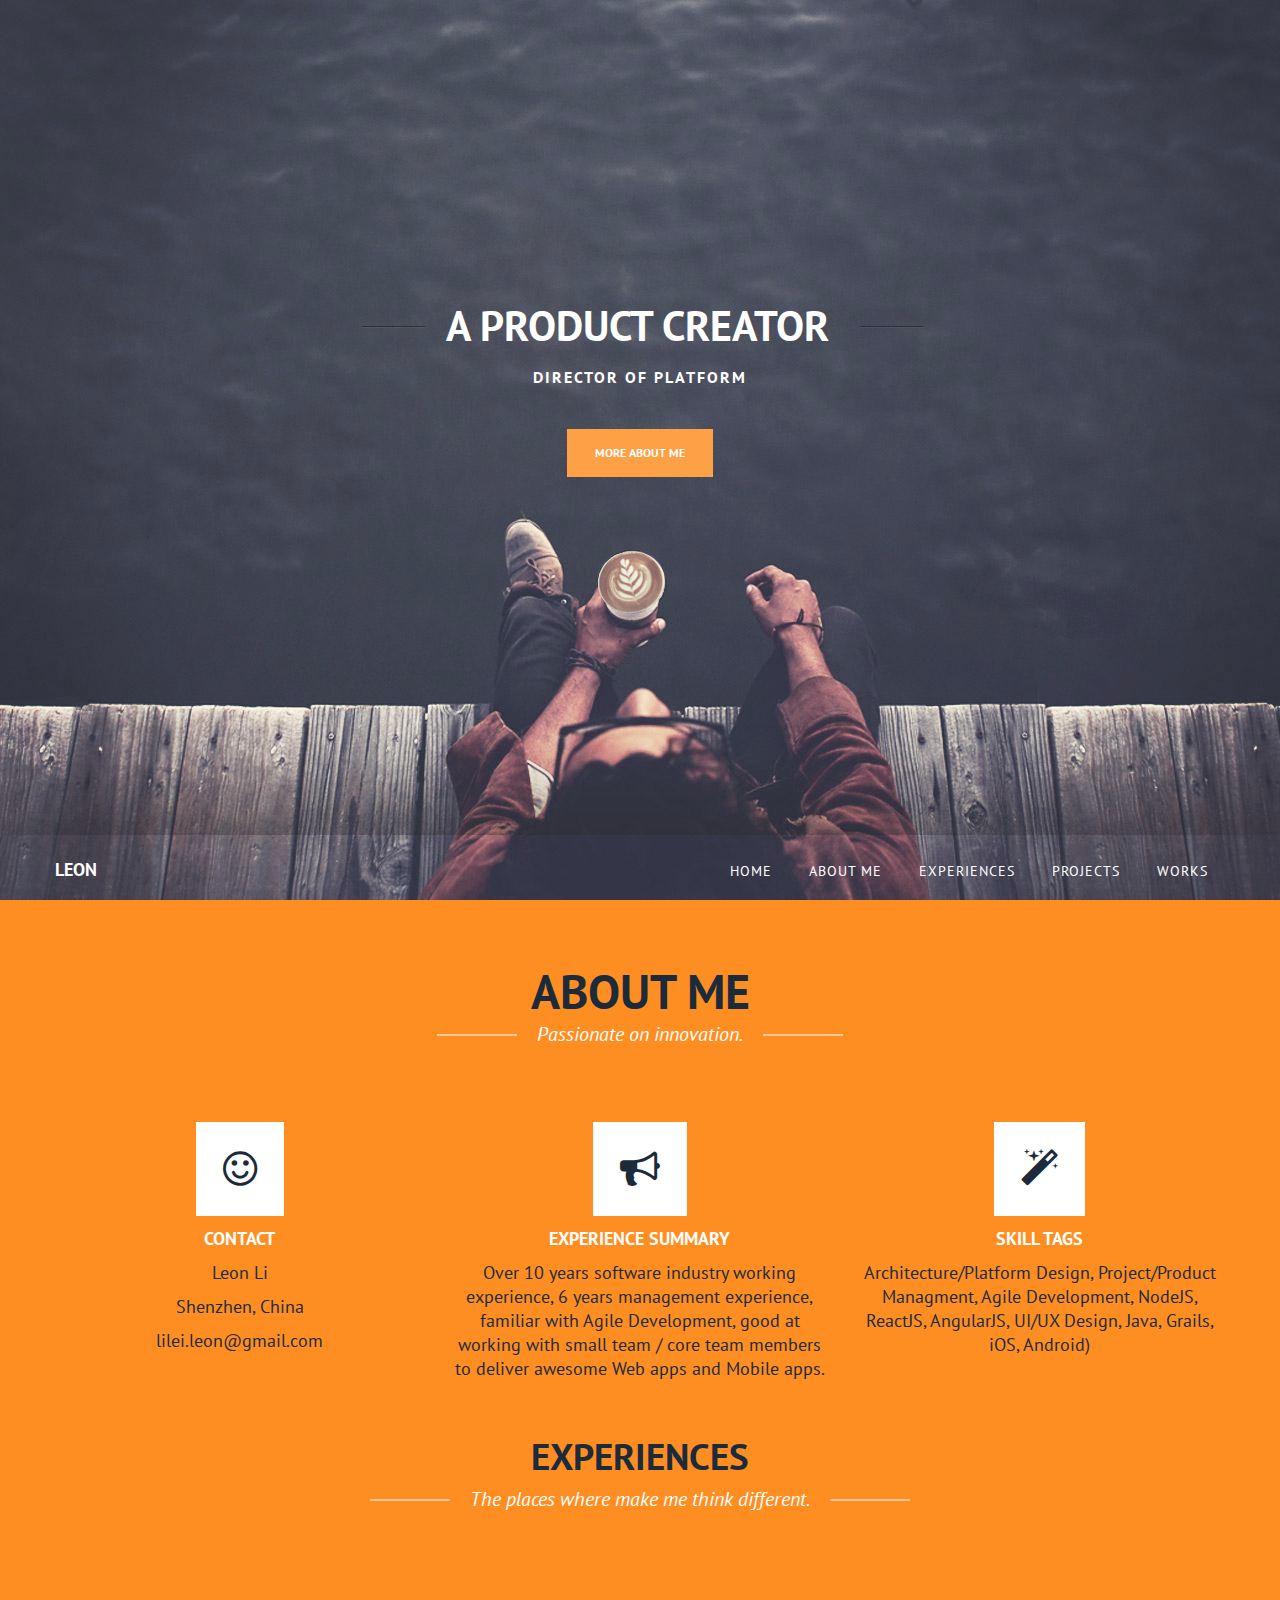
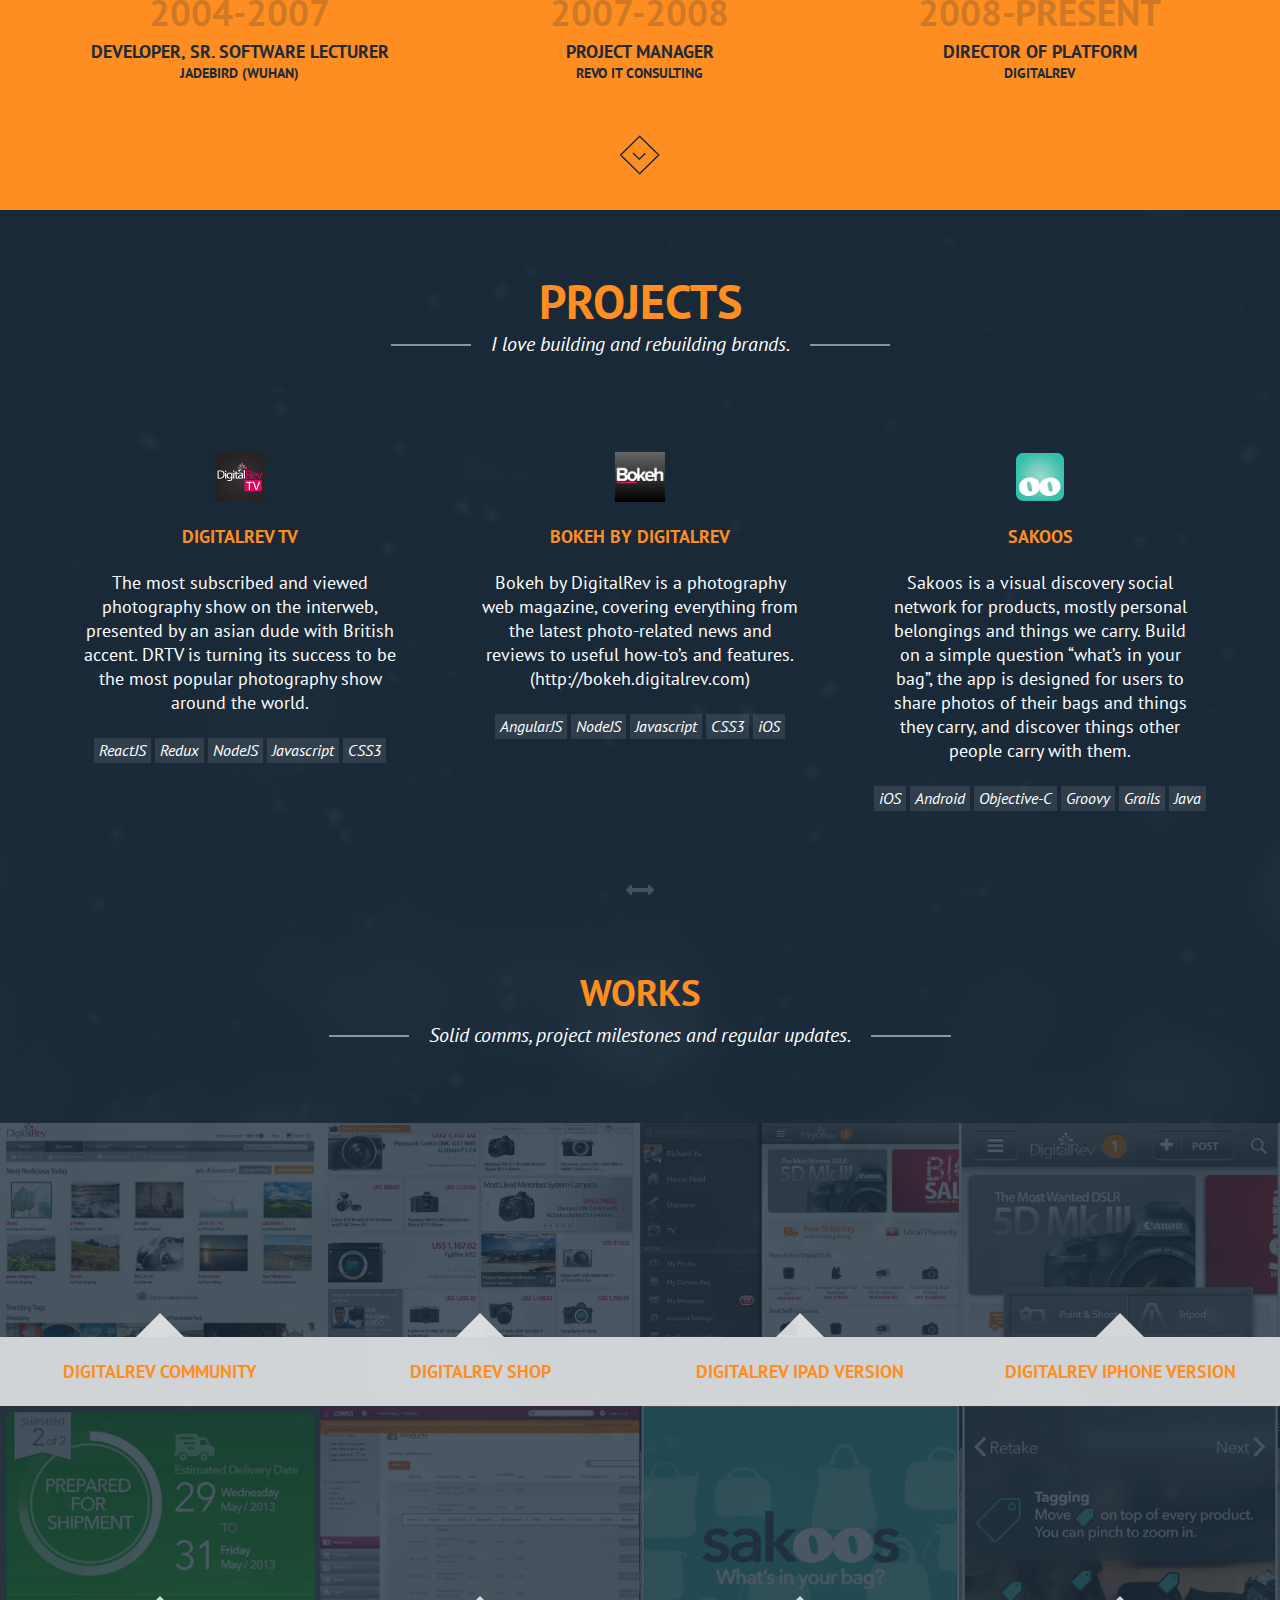
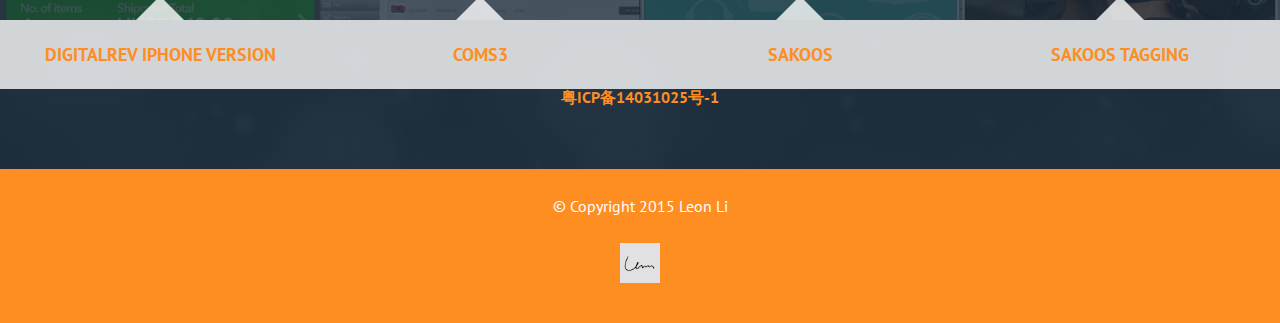
==== commit b0e9687e: "ICP" ====
--- a/index.html
+++ b/index.html
@@ -447,18 +447,12 @@
 				</section>
 			</li>
 		</ul>
-
+		<div class="large-12 columns text-center">
+			<a href="http://www.miitbeian.gov.cn/state/outPortal/loginPortal.action">粤ICP备14031025号-1</a>
+		</div>
 
 </section>
 <!--end of Services section-->
-
-
-
-
-
-<div class="large-12 columns text-center">
-	<a href="http://www.miitbeian.gov.cn/state/outPortal/loginPortal.action">粤ICP备14031025号-1</a>
-</div>
 
 
 <!-- Footer  -->
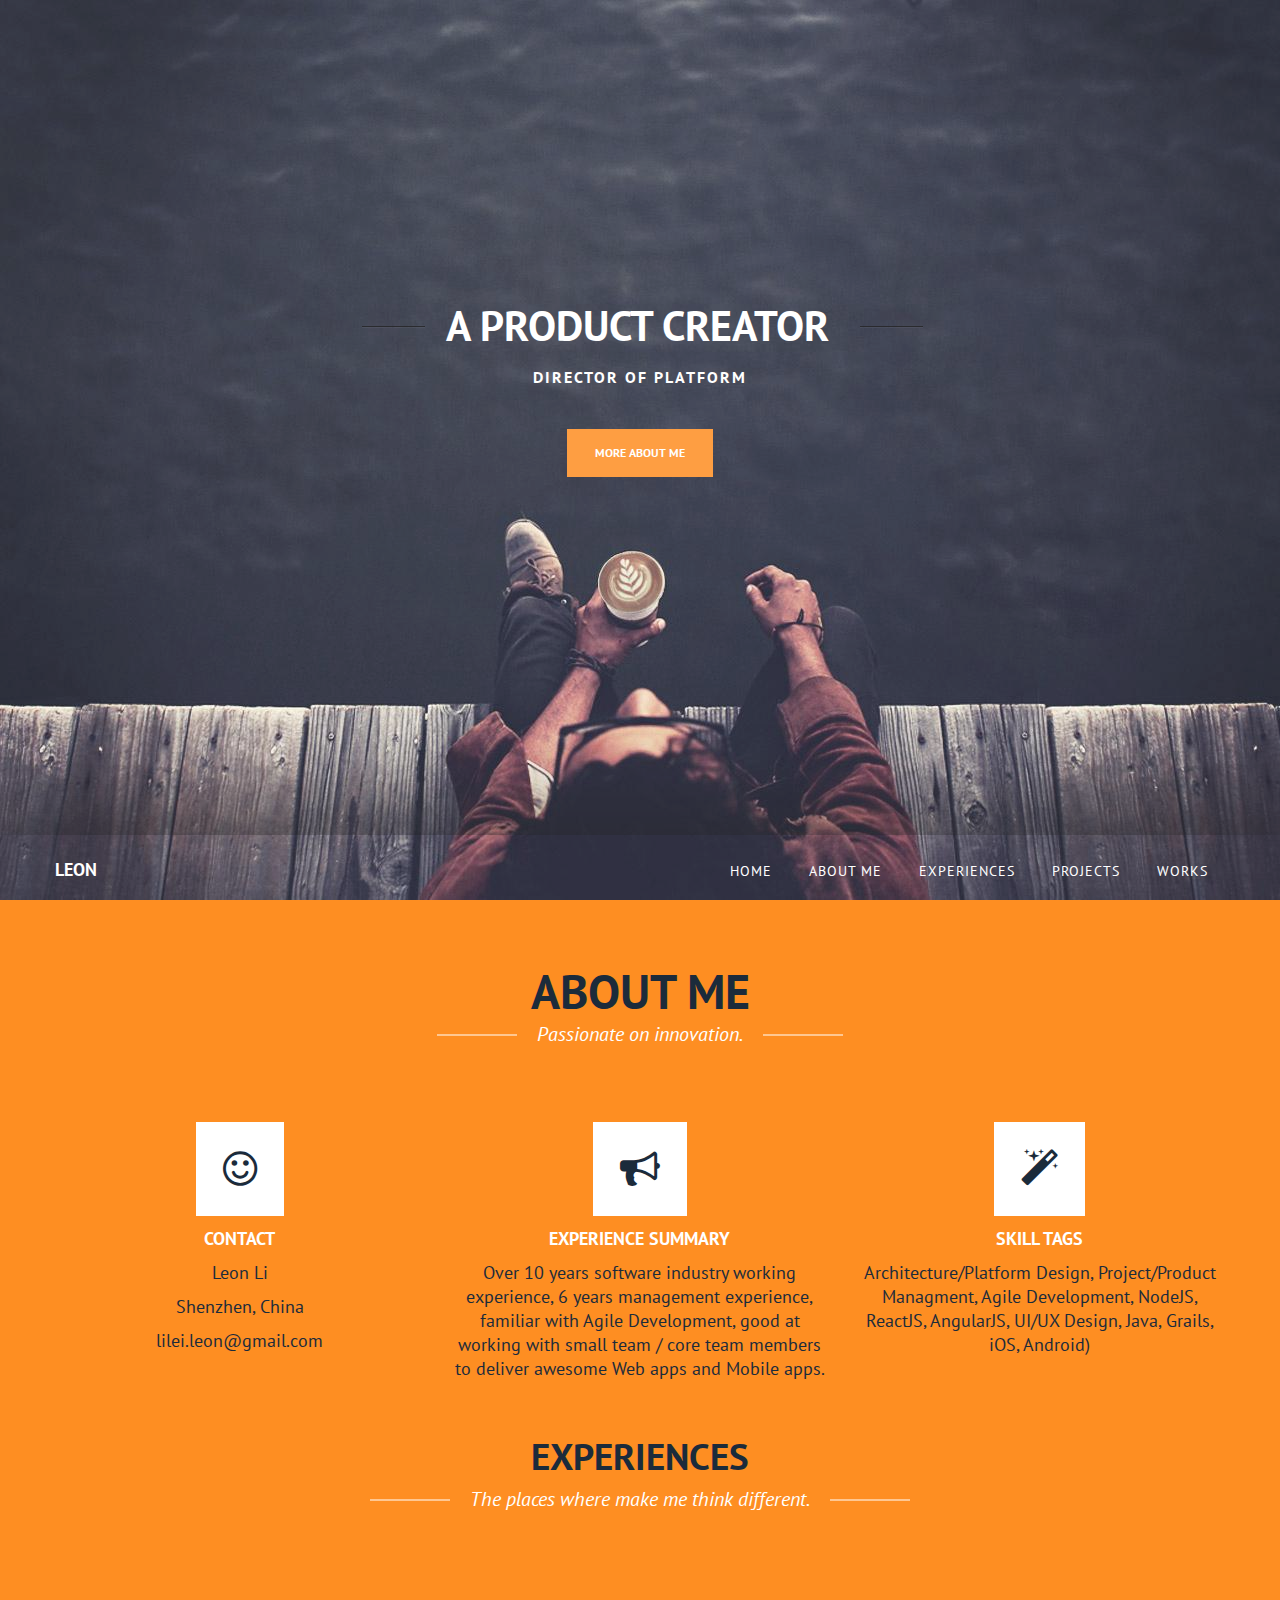
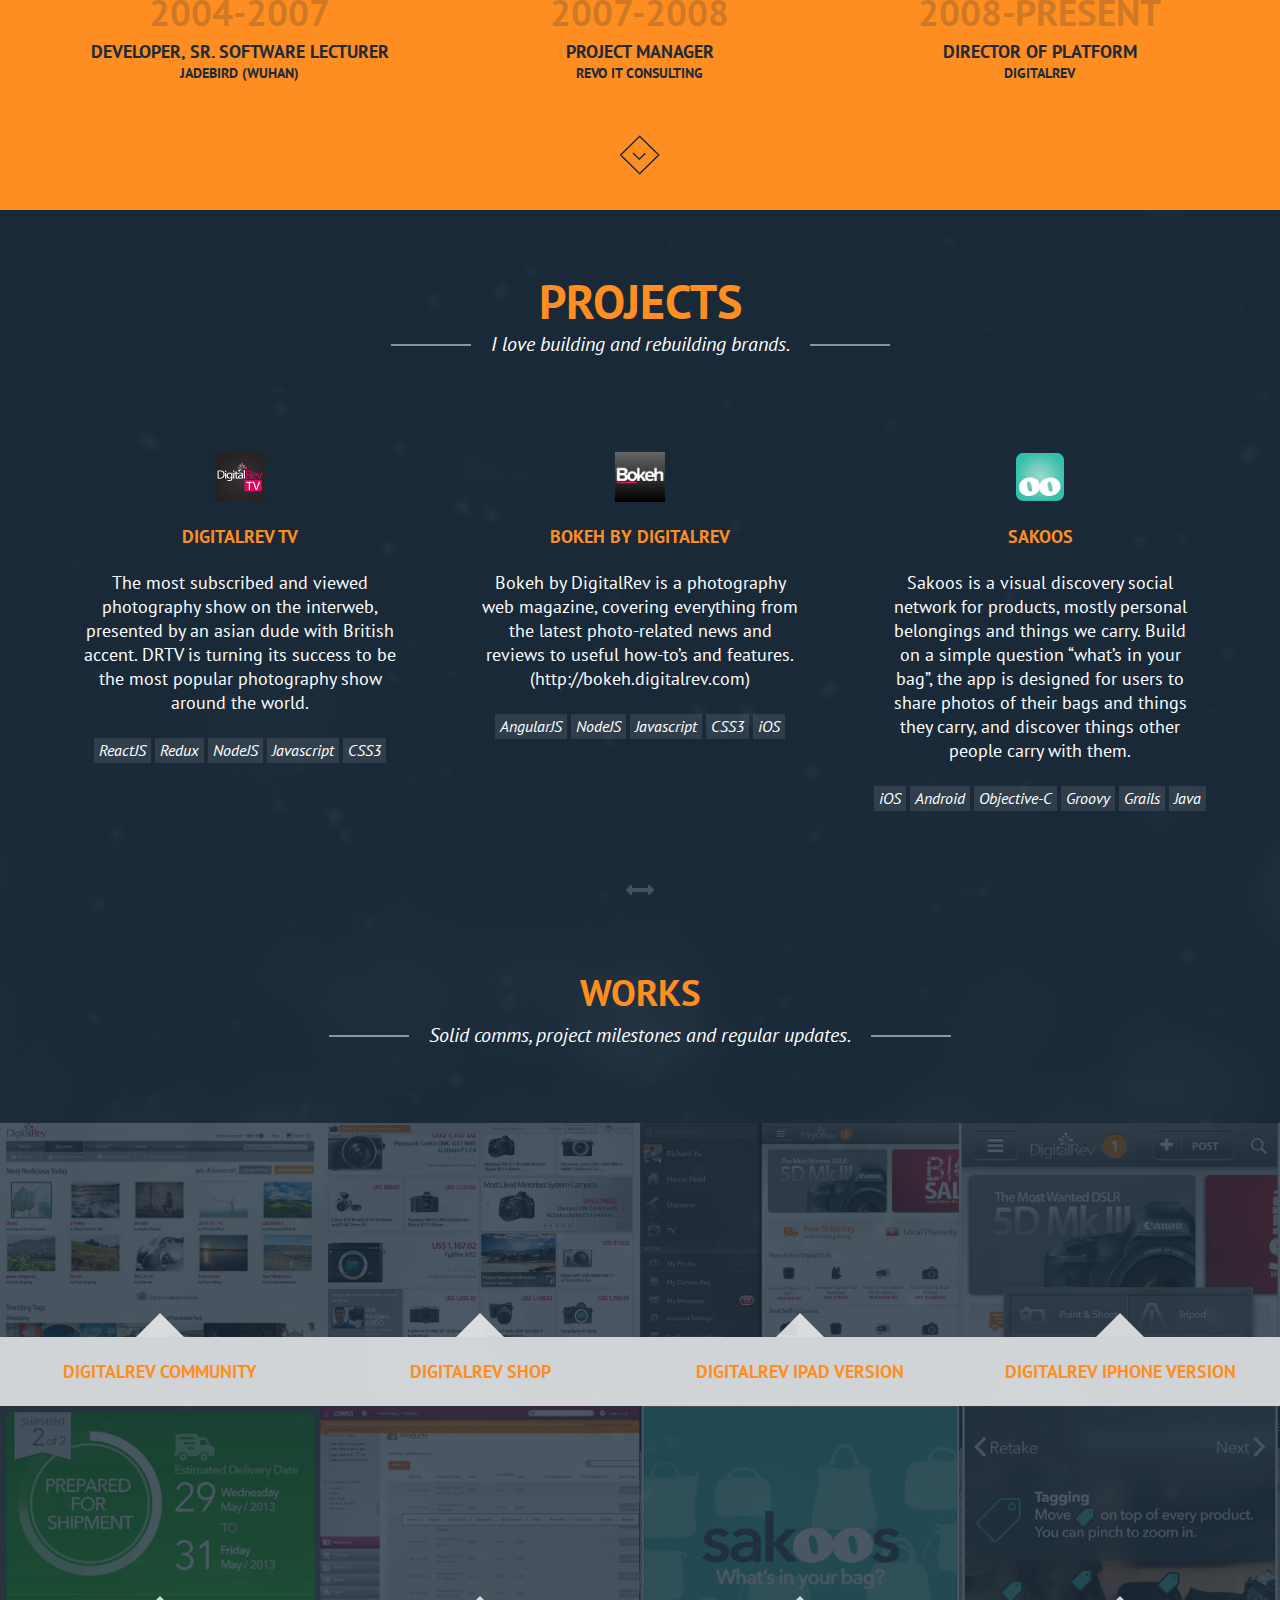
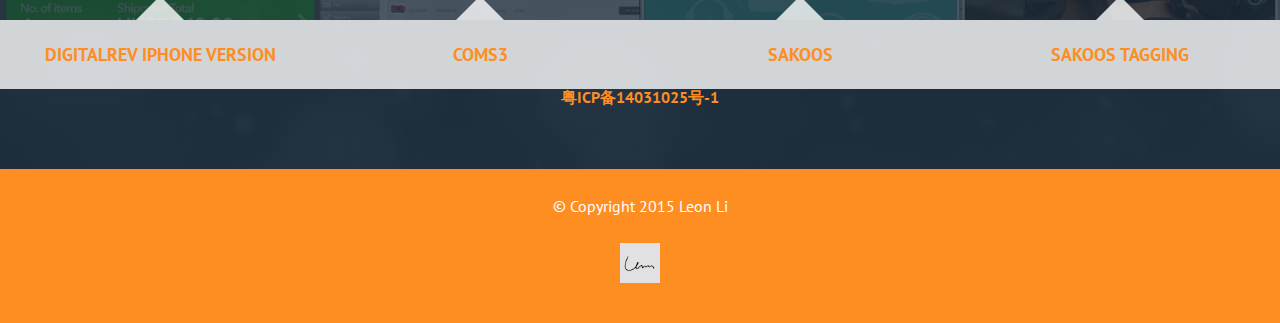
==== commit 28ea42ff: "ICP" ====
--- a/index.html
+++ b/index.html
@@ -456,7 +456,7 @@
 
 
 <!-- Footer  -->
-<footer class="footer skin-secondary clearfix">
+<footer class="footer skin-secondary">
 
 			<div class="large-12 columns text-center">
 				<p class="text-white copy-text">&copy; Copyright 2015 Leon Li</p>
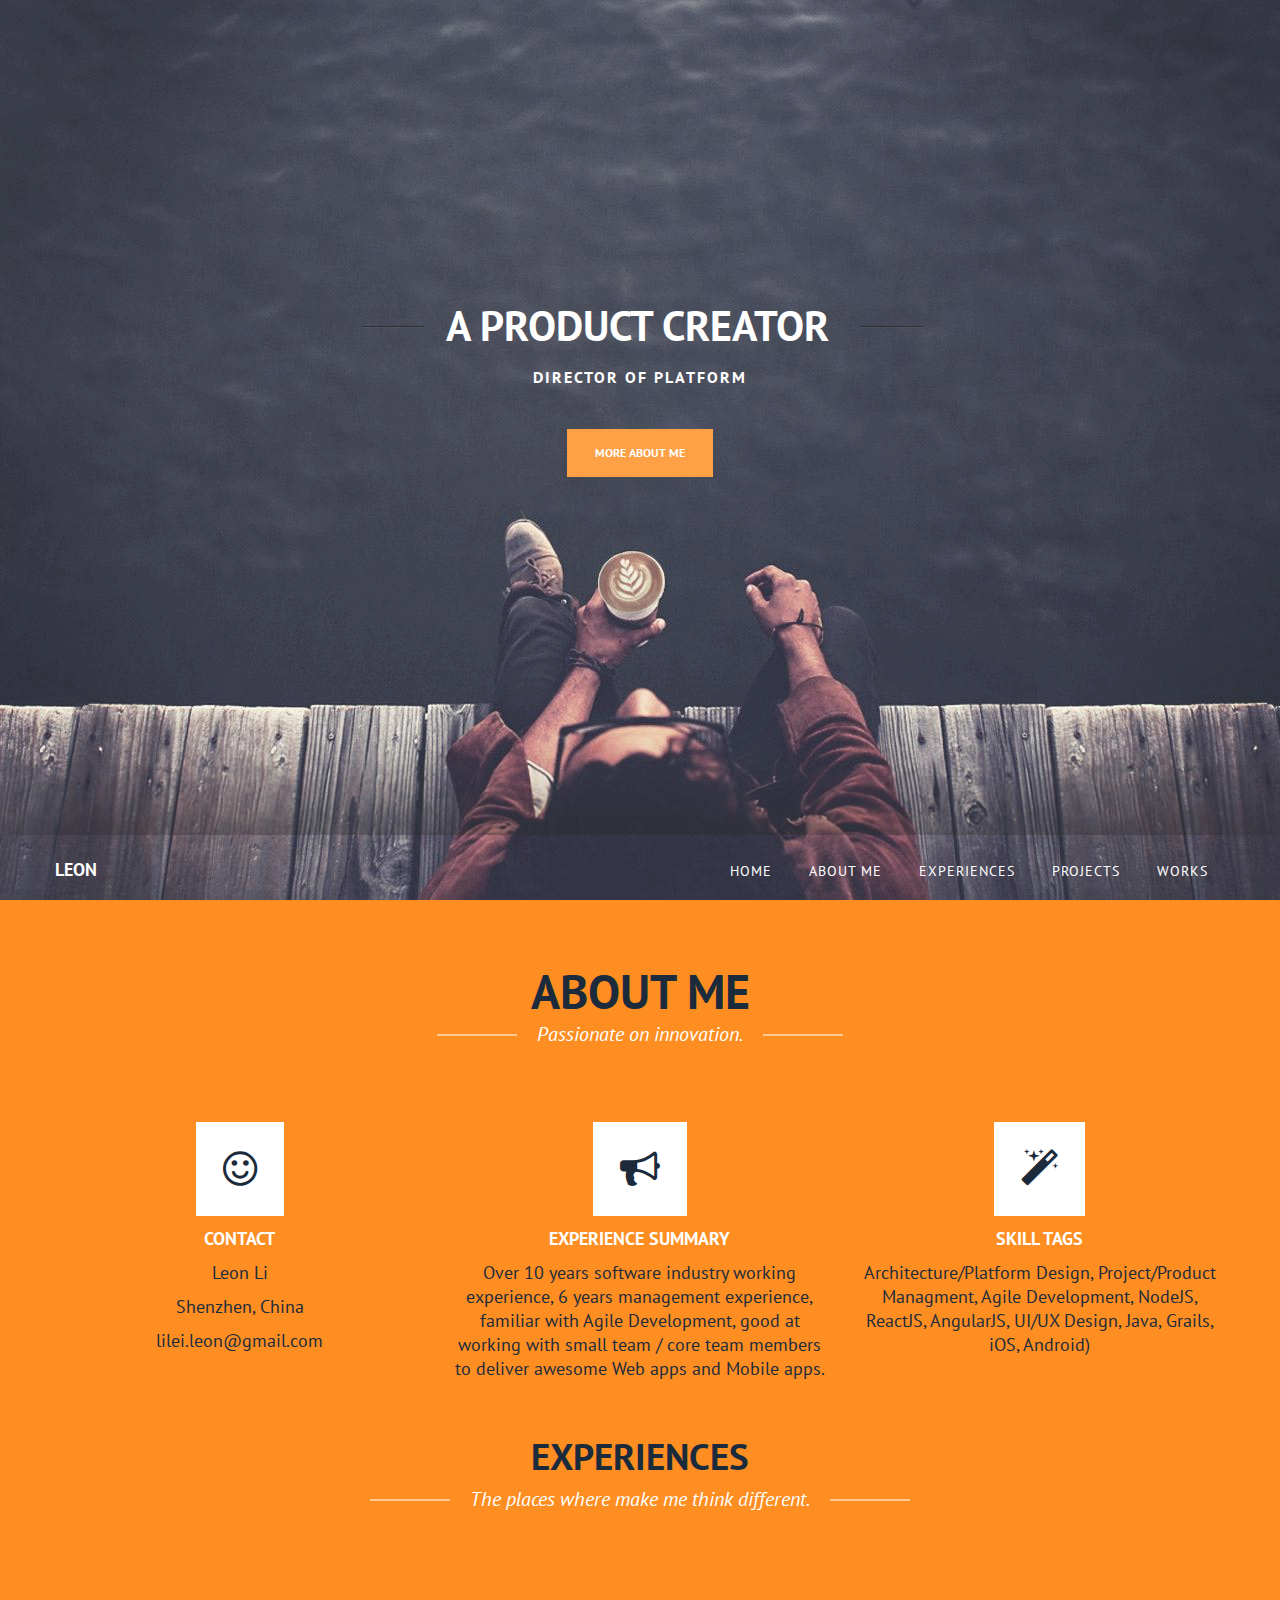
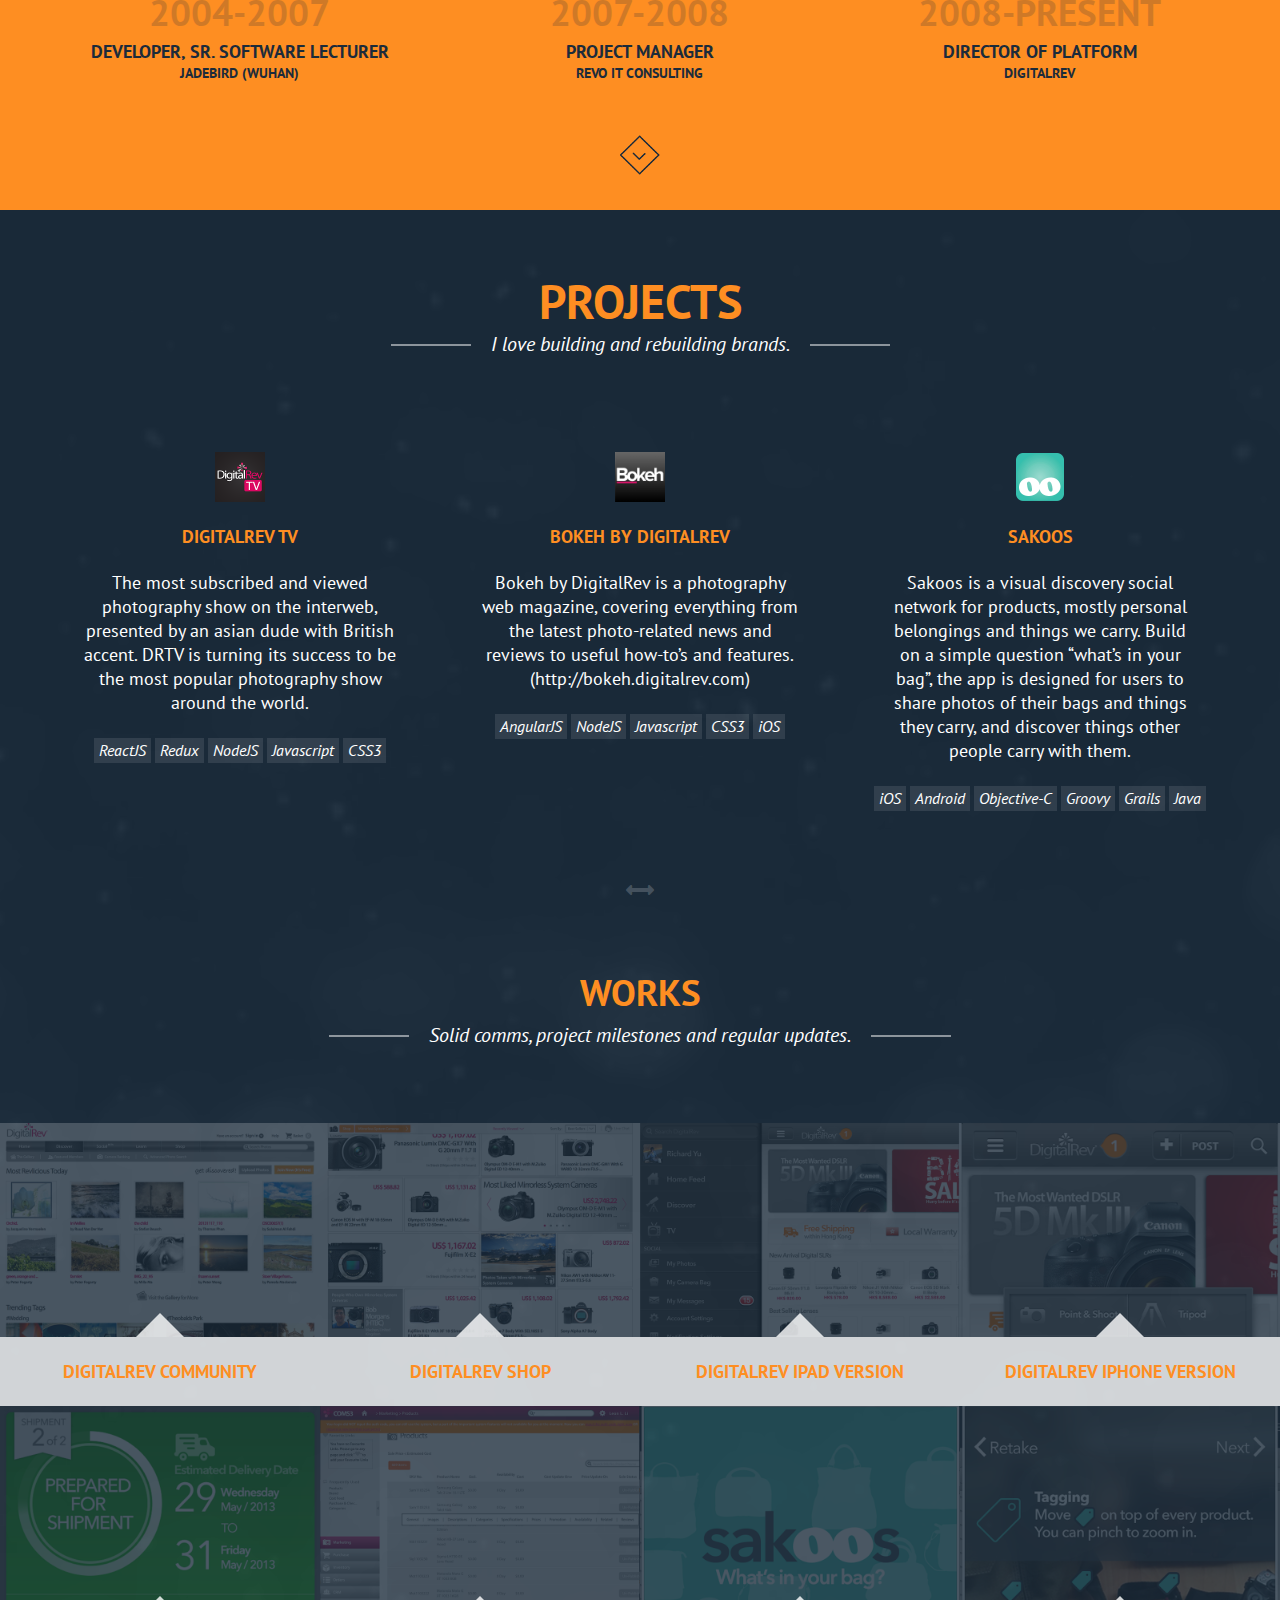
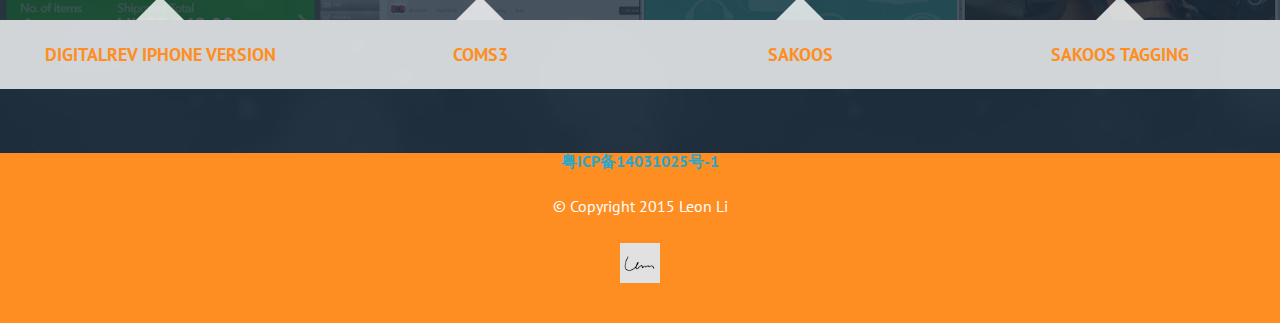
==== commit 84983163: "ICP" ====
--- a/index.html
+++ b/index.html
@@ -447,13 +447,13 @@
 				</section>
 			</li>
 		</ul>
-		<div class="large-12 columns text-center">
-			<a href="http://www.miitbeian.gov.cn/state/outPortal/loginPortal.action">粤ICP备14031025号-1</a>
-		</div>
-
 </section>
 <!--end of Services section-->
-
+<section>
+	<div class="large-12 columns text-center">
+		<a href="http://www.miitbeian.gov.cn/state/outPortal/loginPortal.action">粤ICP备14031025号-1</a>
+	</div>
+</section>
 
 <!-- Footer  -->
 <footer class="footer skin-secondary">
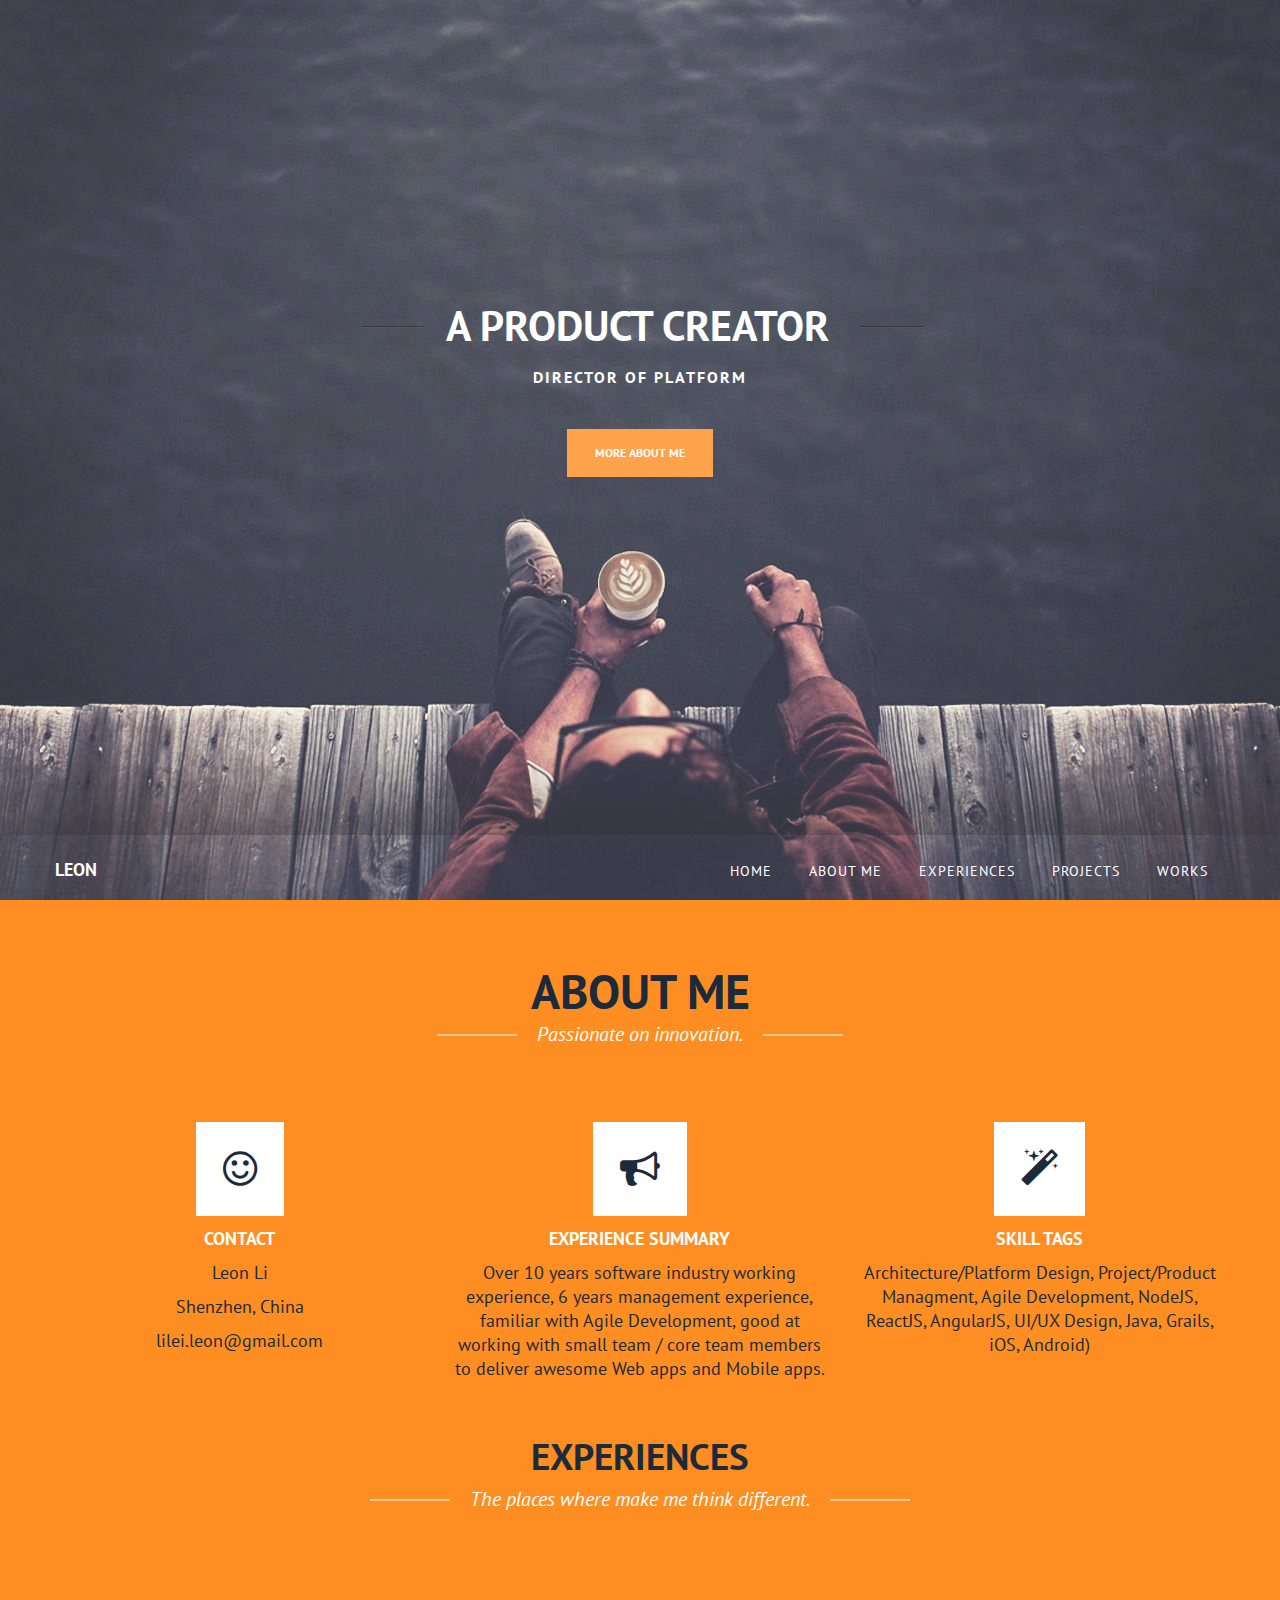
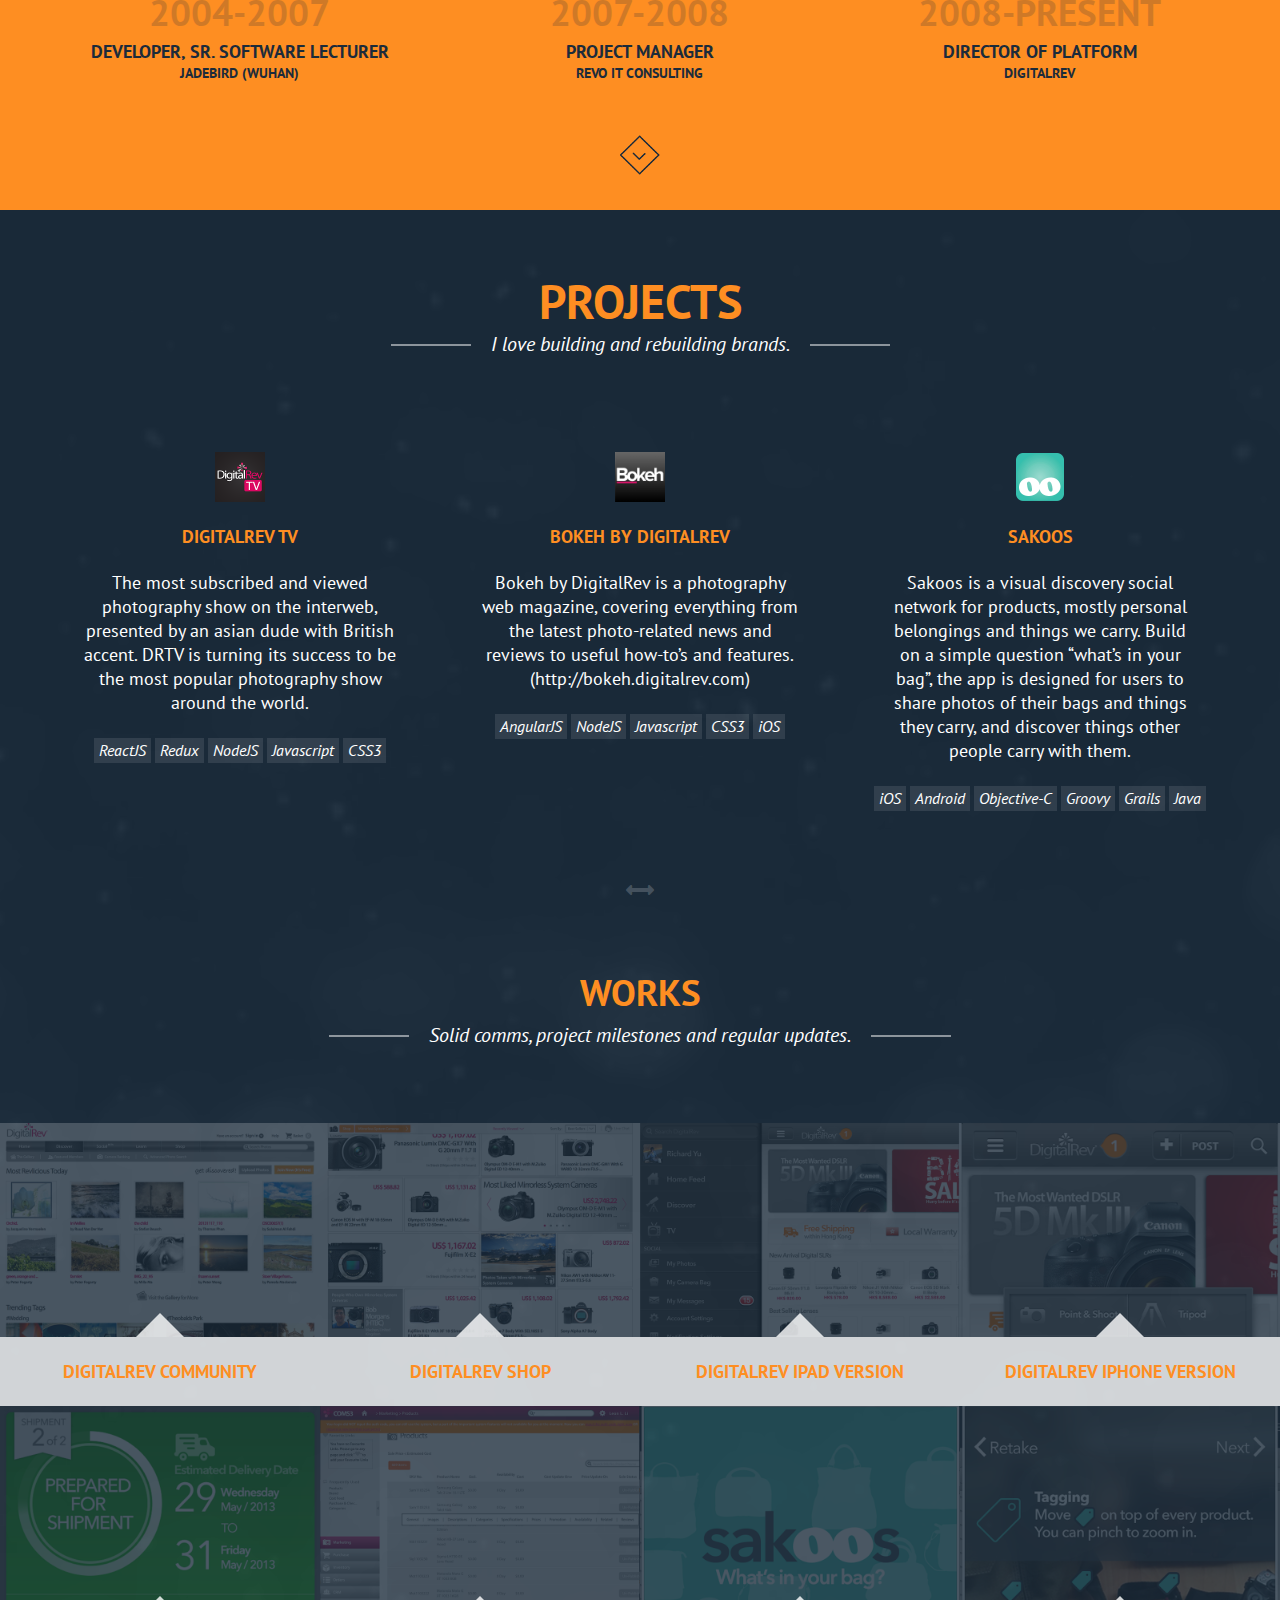
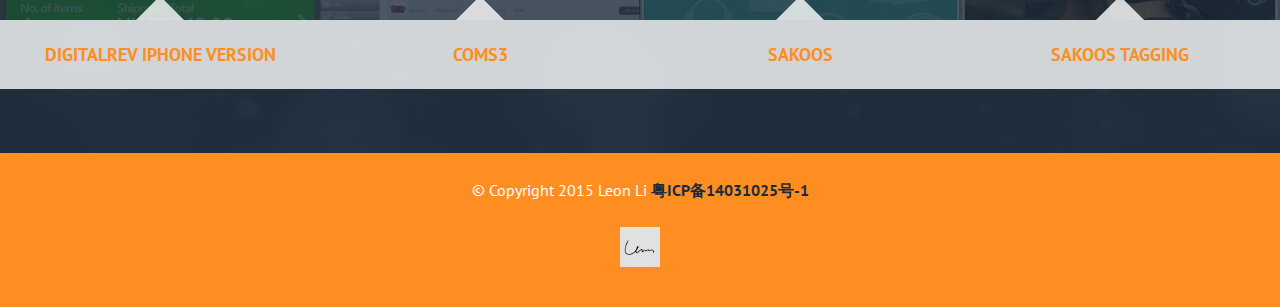
==== commit 91de823a: "ICP" ====
--- a/index.html
+++ b/index.html
@@ -449,17 +449,13 @@
 		</ul>
 </section>
 <!--end of Services section-->
-<section>
-	<div class="large-12 columns text-center">
-		<a href="http://www.miitbeian.gov.cn/state/outPortal/loginPortal.action">粤ICP备14031025号-1</a>
-	</div>
-</section>
+
 
 <!-- Footer  -->
-<footer class="footer skin-secondary">
+<footer class="skin-secondary clearfix">
 
 			<div class="large-12 columns text-center">
-				<p class="text-white copy-text">&copy; Copyright 2015 Leon Li</p>
+				<p class="text-white copy-text">&copy; Copyright 2015 Leon Li <a href="http://www.miitbeian.gov.cn/state/outPortal/loginPortal.action">粤ICP备14031025号-1</a></p>
 			</div>
 			<div class="large-12 row text-center pad-bottom" >
 				<img src="img/sign.jpg" width="40px">
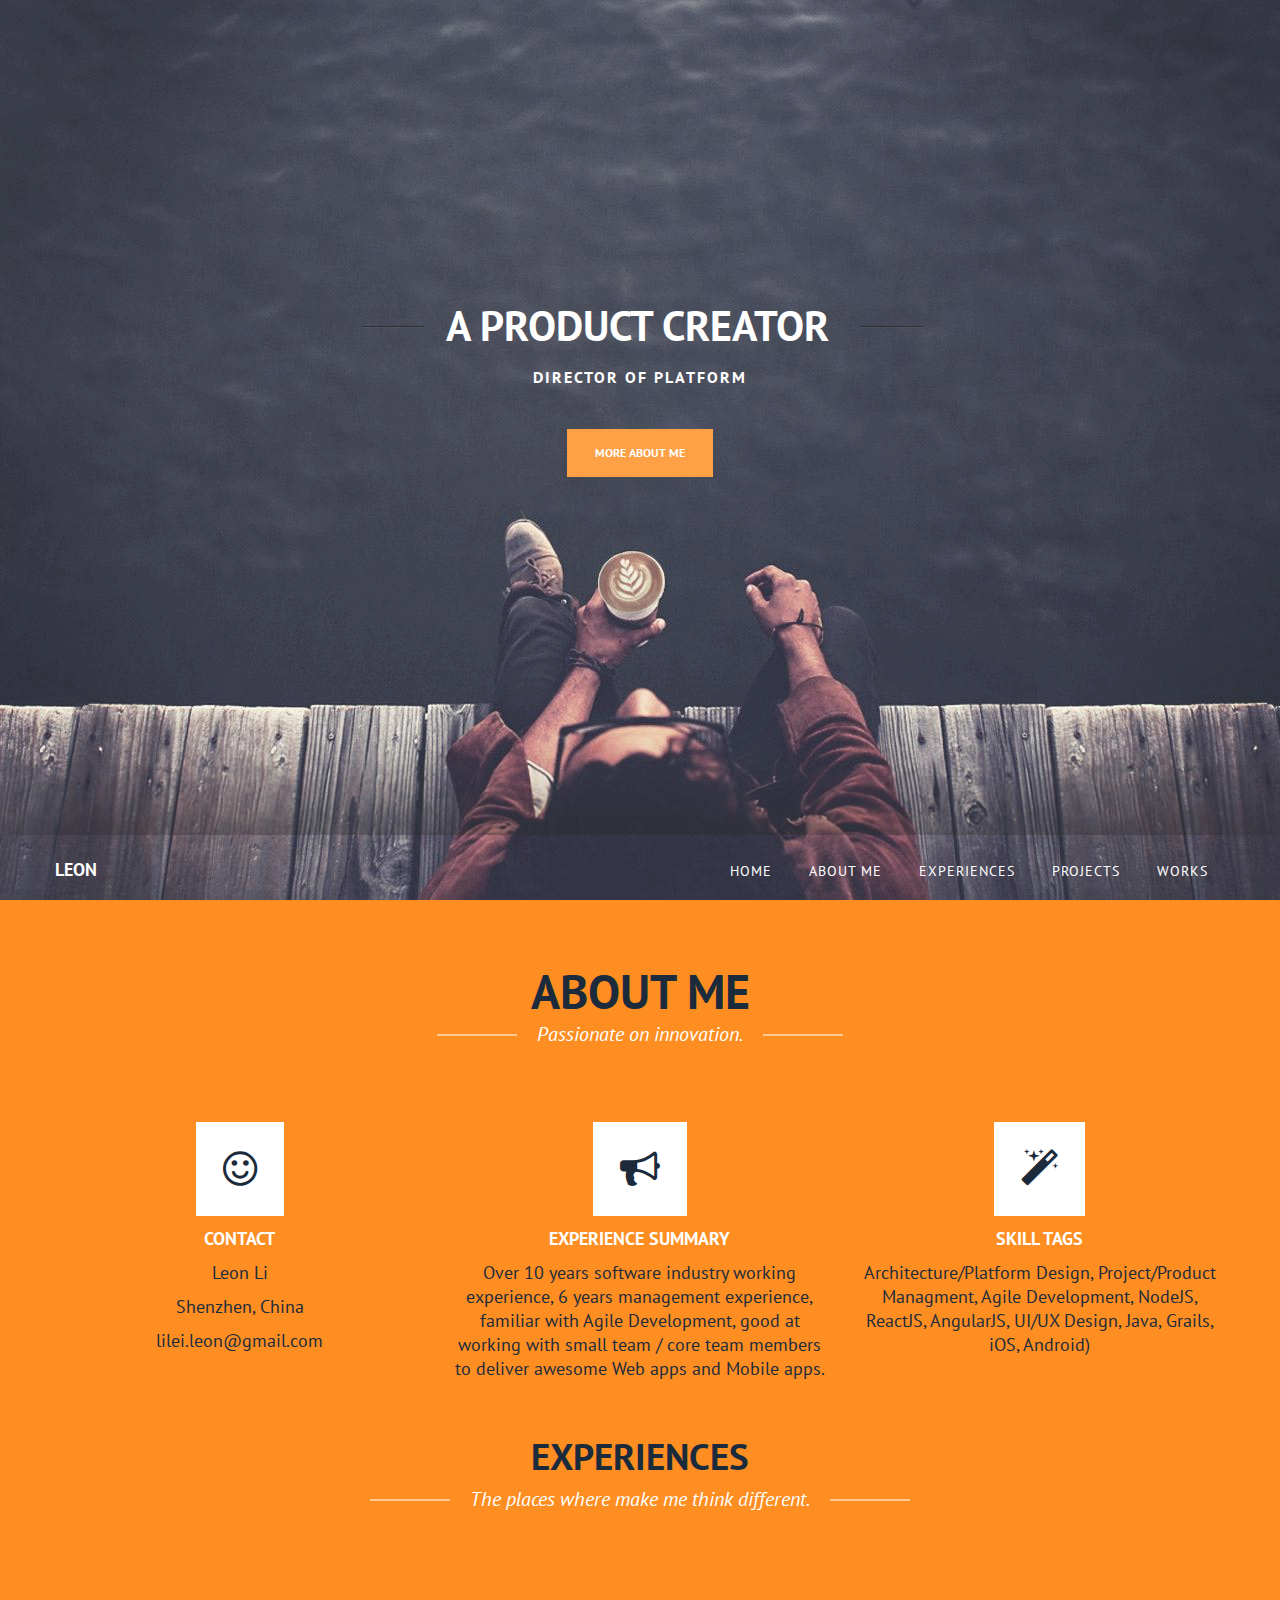
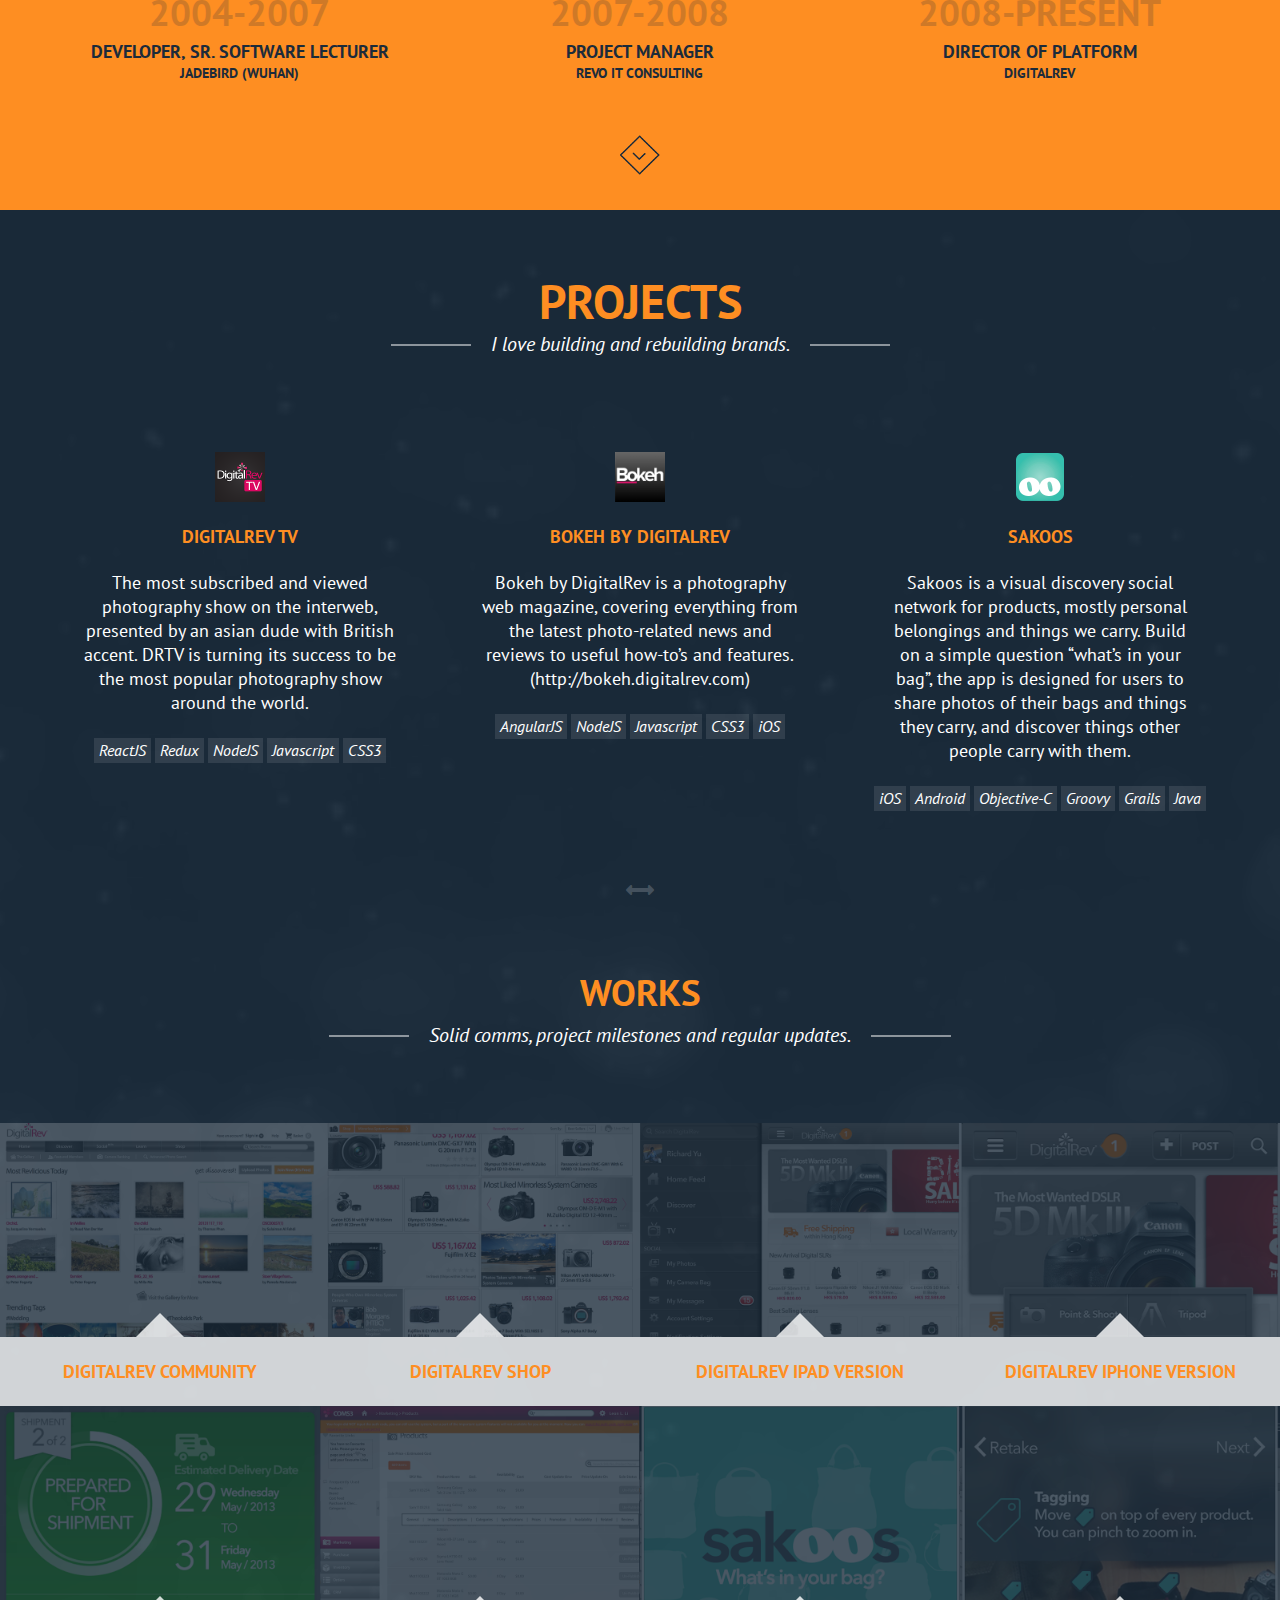
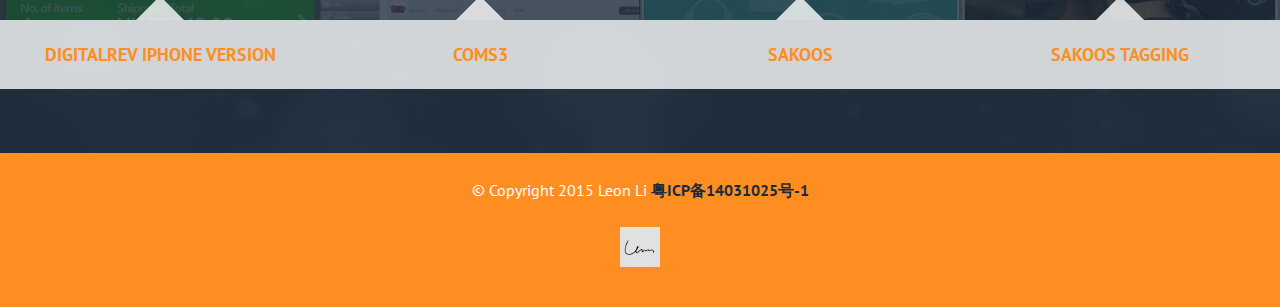
==== commit 713c84ba: "ICP" ====
--- a/index.html
+++ b/index.html
@@ -452,7 +452,7 @@
 
 
 <!-- Footer  -->
-<footer class="skin-secondary clearfix">
+<footer class="footer skin-secondary clearfix">
 
 			<div class="large-12 columns text-center">
 				<p class="text-white copy-text">&copy; Copyright 2015 Leon Li <a href="http://www.miitbeian.gov.cn/state/outPortal/loginPortal.action">粤ICP备14031025号-1</a></p>
--- a/css/style.css
+++ b/css/style.css
@@ -45,7 +45,7 @@
     margin-bottom: -143px;
     position: absolute;
     width: 100%;
-    z-index: 2;
+    z-index: 999;
 	max-width:100% !important;
 	display:block;
 }
@@ -59,6 +59,7 @@
 	z-index:2;
 }
 .text-white{ color: #fff; }
+.text-white a{ color: #fff; }
 .skin-primary {background:#1B2B3B;-webkit-transition: all 2.5s;transition: all 2.5s;-moz-transition: all 2.5s;-o-transition:all 2.5s;}
 .primary-text-color{color:#FE8E22 !important;}
 .skin-secondary {background:#FE8E22;-webkit-transition: all 2.5s; transition: all 2.5s;-moz-transition: all 2.5s;-o-transition:all 2.5s;	}
@@ -134,8 +135,8 @@
     top:83px;
     width: 111px;
 	z-index:2;
-	-webkit-transition: all .5s; 
-	transition: all .5s; 
+	-webkit-transition: all .5s;
+	transition: all .5s;
 	-moz-transition: all .5s;
 	 -o-transition: all .5s;
 }
@@ -182,11 +183,11 @@
 .owl-prev{font-family: FontAwesome;font-style: normal;font-weight: normal;line-height: 1;color: rgba(255, 255, 255, 0.2);display: block;
     font-size: 28px; margin: 0 auto;position: relative;content:"";text-align:center;}
 
-	
+
 /***** NAVIGATION *****/
 #navigation{position: absolute; bottom: 0px; max-height: 70px; z-index: 999; width: 100%; padding-top: 22px; overflow: hidden;
-	-webkit-transition: all 1s; 
-	transition: all 1s; 
+	-webkit-transition: all 1s;
+	transition: all 1s;
 	-moz-transition: all 1s;
 	-o-transition:  all 1s;
 	box-shadow:0 1px 100px -8px #000;
@@ -203,7 +204,7 @@
 .sticky-nav{ position: fixed !important; background-color: #1B2B3B ;top:0px !important;box-shadow:none !important;}
 
 /*******************************************
- HOME SECTION 
+ HOME SECTION
  *******************************************/
 
 
@@ -305,16 +306,16 @@
 }
 
 @media only screen and (min-width: 480px) and (max-width: 767px) {
-   
+
    .sideline{display:none;}
 }
 
 @media only screen and (max-width: 479px) {
-	
+
 	.sideline{display:none;}
 }
 /*******************************************
- ABOUT SECTION 
+ ABOUT SECTION
  *******************************************/
 
 #about{ position: relative;padding:4em 0;}
@@ -363,7 +364,7 @@
   -moz-transition:none 0s ease 0s;
   -o-transition: none 0s ease 0s;
   transition: none 0s ease 0s;
- 
+
 }
 .no-touch  .circle .flipper:hover {top: -233px;}
 .opera .no-touch .circle .flipper:hover {top: -213px;}
@@ -403,7 +404,7 @@
 /*******************************************
  GALLERY SECTION
  *******************************************/
- 
+
 .gallery {width: 100%;}
 .gallery ul {list-style: none outside none; margin: 0; overflow: hidden; padding: 0;
 }
@@ -542,7 +543,7 @@
   -moz-transition:all 0.4s ease-in-out 0s;
   -o-transition: all 0.4s ease-in-out 0s;
   transition:all 0.4s ease-in-out 0s;
-}	
+}
 .careers-links a {
     display: block;
 }
@@ -606,11 +607,11 @@
 	background-image:url("../img/06-service-snow.gif");
 	background-repeat:no-repeat;
 	background-size:cover;
-	opacity:.04;-webkit-opacity:.04;-moz-opacity:.04; 
+	opacity:.04;-webkit-opacity:.04;-moz-opacity:.04;
 	background-position: center top;
 }
 .service{ max-width: 100%; margin: 0px 20px;}
-.service-container{ 
+.service-container{
     padding: 20px 0;
     position: relative;
     z-index: 1;
@@ -625,7 +626,7 @@
     font-style: italic;
     margin: 0 0 10px;
     padding: 0 5px;}
-	
+
 .action{padding-top:60px}
 .action h2{text-transform:none; text-align:center;}
 #services .action .btn{margin:20px 0 0px 0;}
@@ -686,8 +687,8 @@
           transition-duration: 0.8s;
 }
 .arrow-up {
-	width: 0; 
-	height: 0; 
+	width: 0;
+	height: 0;
 	border-left: 30px solid transparent;
 	border-right: 30px solid transparent;
 	border-bottom: 30px solid rgba(255,255,255,.8);
@@ -725,15 +726,15 @@
     top:83px;
     width: 111px;
 	z-index:2;
-	-webkit-transition: all .5s; 
-	transition: all .5s; 
+	-webkit-transition: all .5s;
+	transition: all .5s;
 	-moz-transition: all .5s;
 }
  #work .action .btn{margin:20px 0 0px 0;}
-#ajax-container{ 
-	overflow: hidden; 
-	-webkit-transition: max-height 1s, opacity 0.5s; 
-	transition: max-height 1s, opacity 0.5s; 
+#ajax-container{
+	overflow: hidden;
+	-webkit-transition: max-height 1s, opacity 0.5s;
+	transition: max-height 1s, opacity 0.5s;
 	-moz-transition: max-height 1s, opacity 0.5s;
 	max-height: 1000px;
 	opacity: 1;-webkit-opacity:1;-moz-opacity:1;
@@ -867,7 +868,7 @@
     font-weight: 400;
     line-height: 1;
     position: relative;
-    top: 1px;	
+    top: 1px;
 }
 .fonticon:before {content: "\f067";}
 .rectangle:hover {background-color:rgba(27,43,59,.8);}
@@ -891,7 +892,7 @@
 	.blog-circle-img img{float:none;}
 	.blogpost-description {float: none;margin-left: 0;margin-top: 10px;position: static;}
 	}
-	
+
 
 /*******************************************
  CONTACT SECTION
@@ -941,7 +942,7 @@
   -moz-transition: all 0.2s ease-out 0s;
   -o-transition: all 0.2s ease-out 0s;
   transition: all 0.2s ease-out 0s;
-	
+
     width: 100%;
 }
 button, input {
@@ -1005,7 +1006,7 @@
 .social-links li {
     display: inline-block;
     margin-right: 15px;
-}	
+}
 .social-links a {
     display: block;
 }
@@ -1060,7 +1061,7 @@
 
 /*==================================
         THEE STYLE SWITHER
-==================================*/ 
+==================================*/
 #style-switcher{text-align:center;padding-bottom:10px;}
 #style-switcher div h3 {
      color: #1D1D1D;
@@ -1125,12 +1126,12 @@
 	#menu li{ float: none; }
 	#menu li i{ display: none; }
 	#filters li{ margin-bottom: 22px; }
-	.value{ 
+	.value{
 		transform: scale(1,1);
 		-ms-transform: scale(1,1);
 		-webkit-transform: scale(1,1);
 		margin-bottom: 44px;
-		margin-top: 0px; 
+		margin-top: 0px;
 	}
 	.flex-control-nav{ display: none !important; }
 	#home-slider .slides li{ background-attachment: scroll !important; }
@@ -1141,8 +1142,8 @@
 
 /***** TABLETS PORTRAIT & LANDSCAPE *****/
 
-@media only screen 
-and (min-device-width : 768px) 
+@media only screen
+and (min-device-width : 768px)
 and (max-device-width : 1024px) {
 	#home-slider .slides li{ background-attachment: scroll !important; }
 	#services{ background-attachment: scroll !important; }
@@ -1159,11 +1160,11 @@
 
 /***** PORTRAIT TABLETS *****/
 
-@media only screen 
-and (min-device-width : 768px) 
-and (max-device-width : 1024px) 
+@media only screen
+and (min-device-width : 768px)
+and (max-device-width : 1024px)
 and (orientation : portrait) {
 
 	#menu li i{ display: none; }
 
-}+}
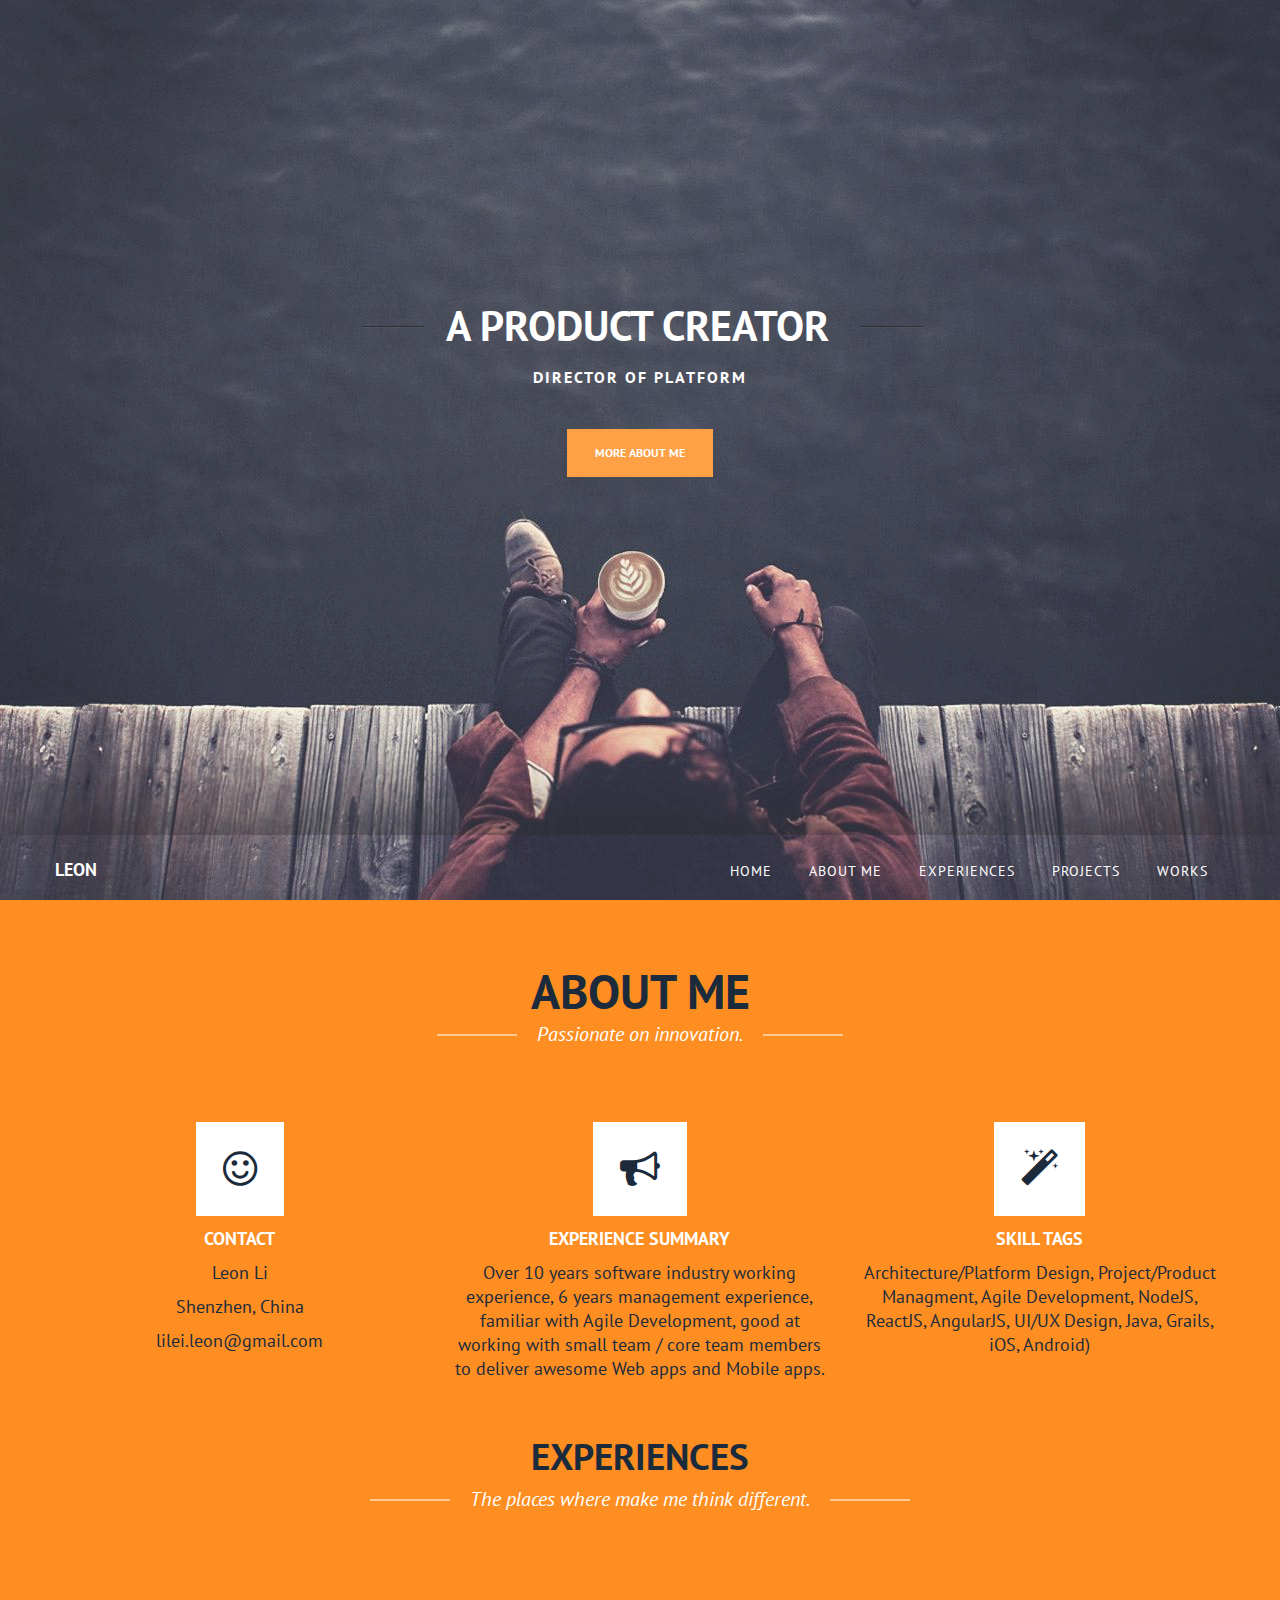
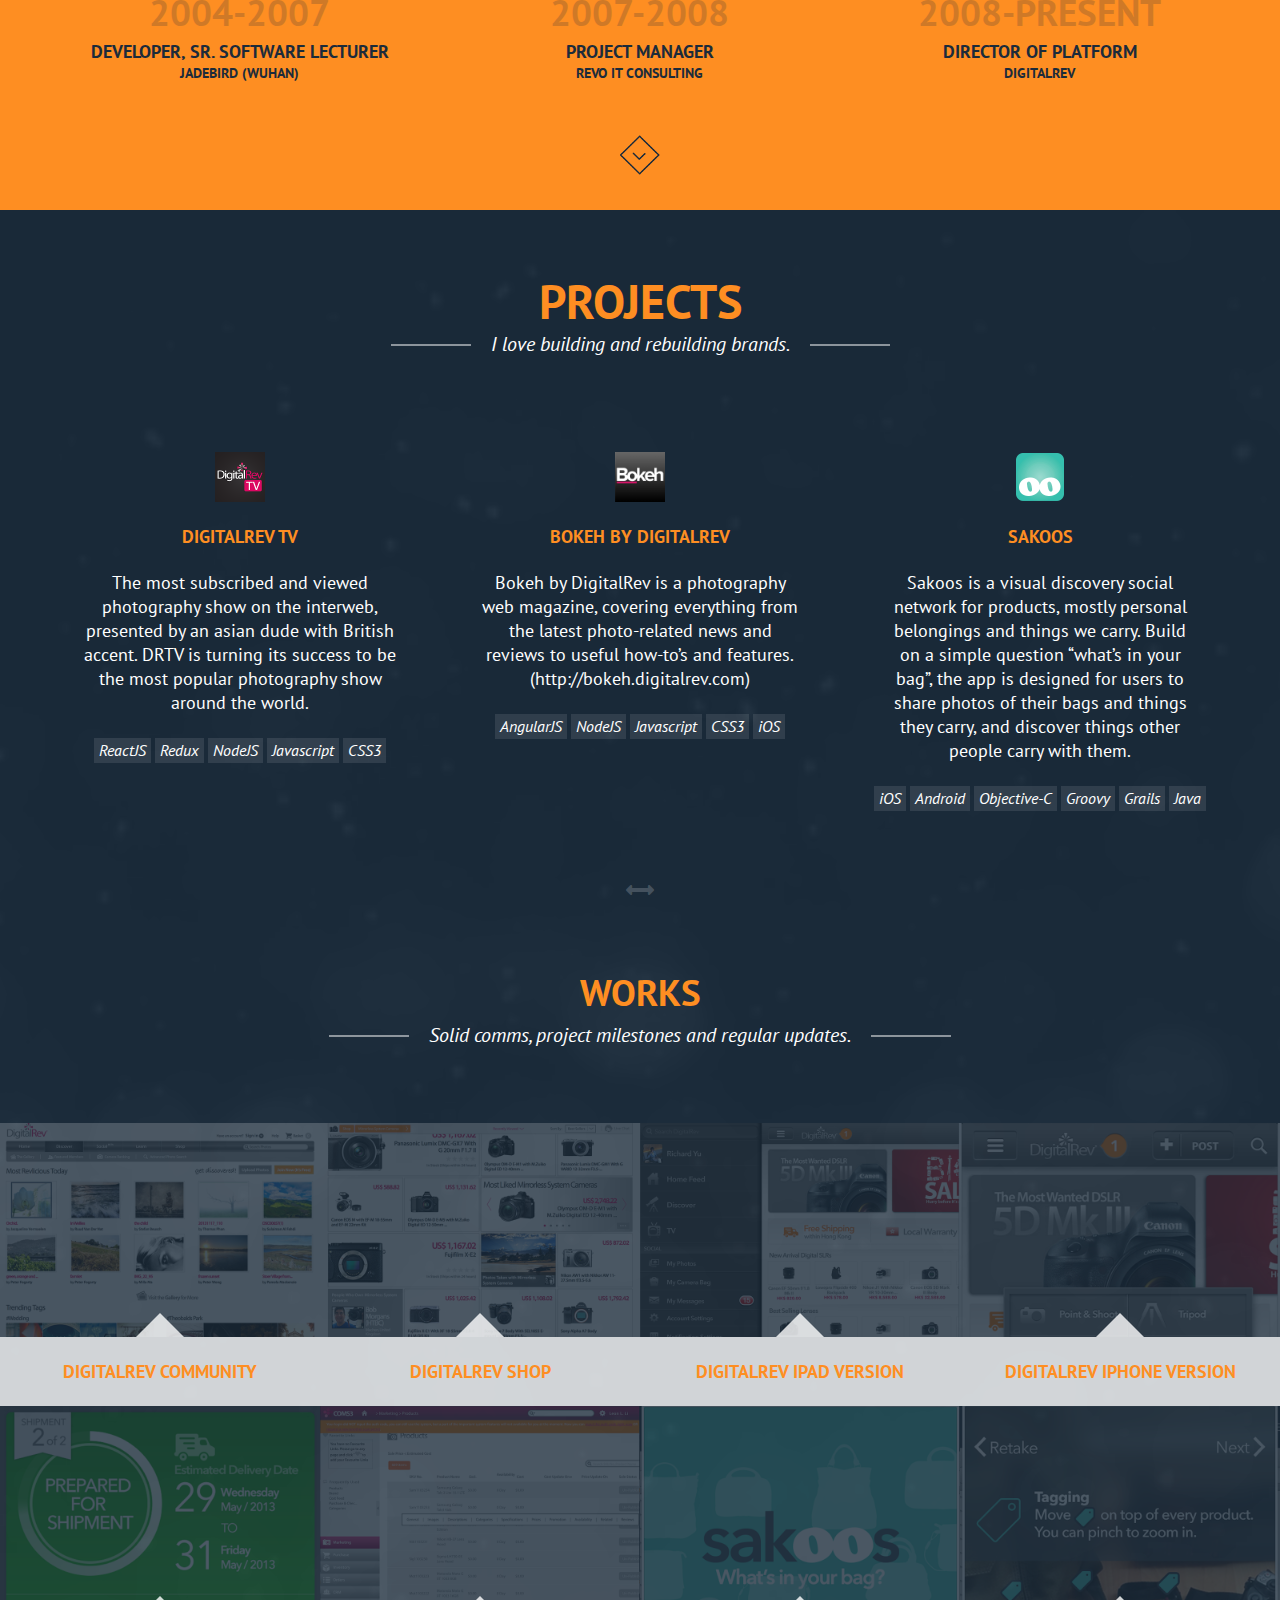
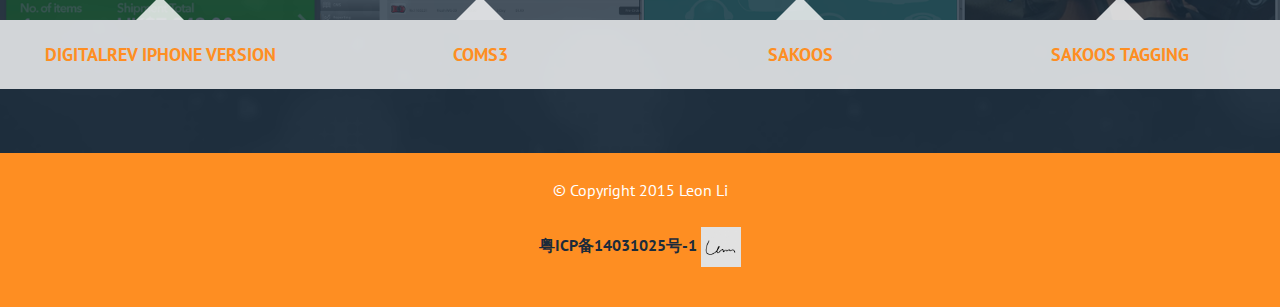
==== commit d6cc9f82: "ICP" ====
--- a/index.html
+++ b/index.html
@@ -455,9 +455,10 @@
 <footer class="footer skin-secondary clearfix">
 
 			<div class="large-12 columns text-center">
-				<p class="text-white copy-text">&copy; Copyright 2015 Leon Li <a href="http://www.miitbeian.gov.cn/state/outPortal/loginPortal.action">粤ICP备14031025号-1</a></p>
+				<p class="text-white copy-text">&copy; Copyright 2015 Leon Li</p>
 			</div>
 			<div class="large-12 row text-center pad-bottom" >
+				<a href="http://www.miitbeian.gov.cn/state/outPortal/loginPortal.action">粤ICP备14031025号-1</a>
 				<img src="img/sign.jpg" width="40px">
 			</div>
 
--- a/css/style.css
+++ b/css/style.css
@@ -45,7 +45,7 @@
     margin-bottom: -143px;
     position: absolute;
     width: 100%;
-    z-index: 999;
+    z-index: 2;
 	max-width:100% !important;
 	display:block;
 }
@@ -59,7 +59,6 @@
 	z-index:2;
 }
 .text-white{ color: #fff; }
-.text-white a{ color: #fff; }
 .skin-primary {background:#1B2B3B;-webkit-transition: all 2.5s;transition: all 2.5s;-moz-transition: all 2.5s;-o-transition:all 2.5s;}
 .primary-text-color{color:#FE8E22 !important;}
 .skin-secondary {background:#FE8E22;-webkit-transition: all 2.5s; transition: all 2.5s;-moz-transition: all 2.5s;-o-transition:all 2.5s;	}
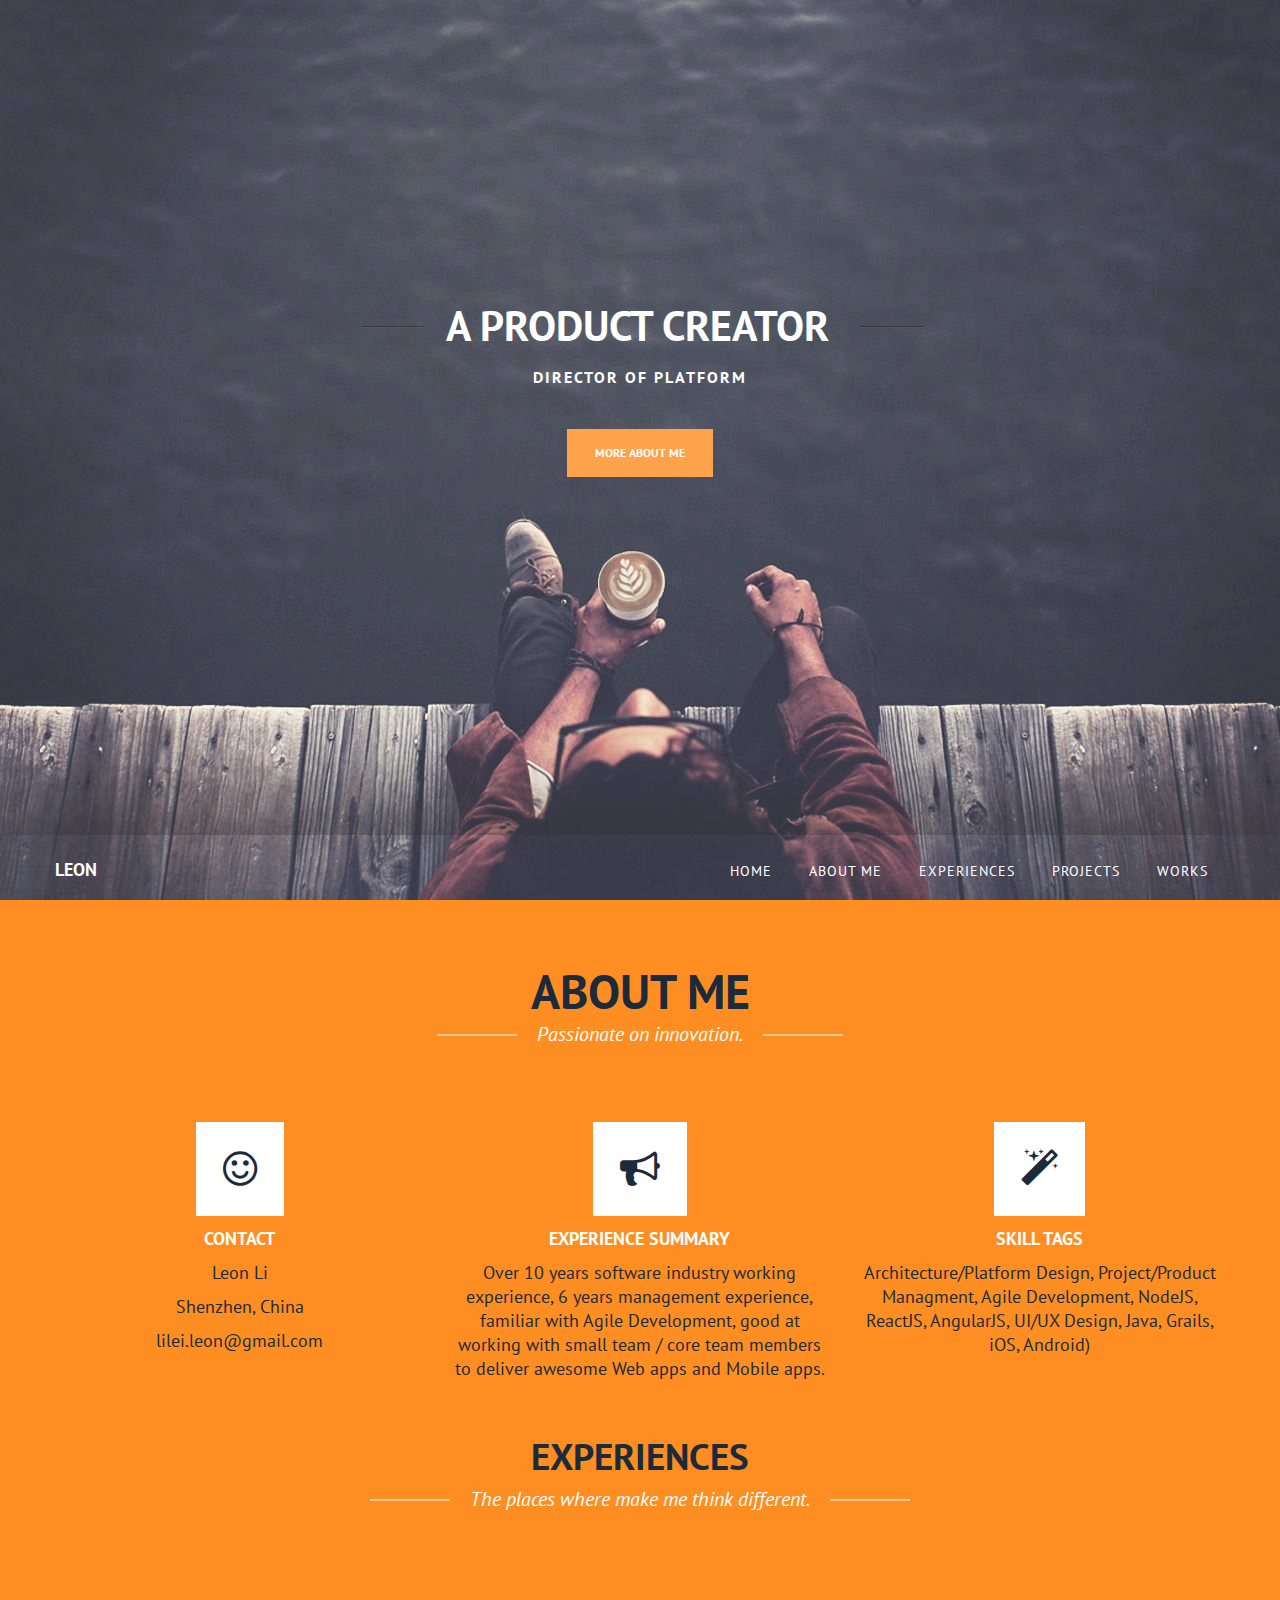
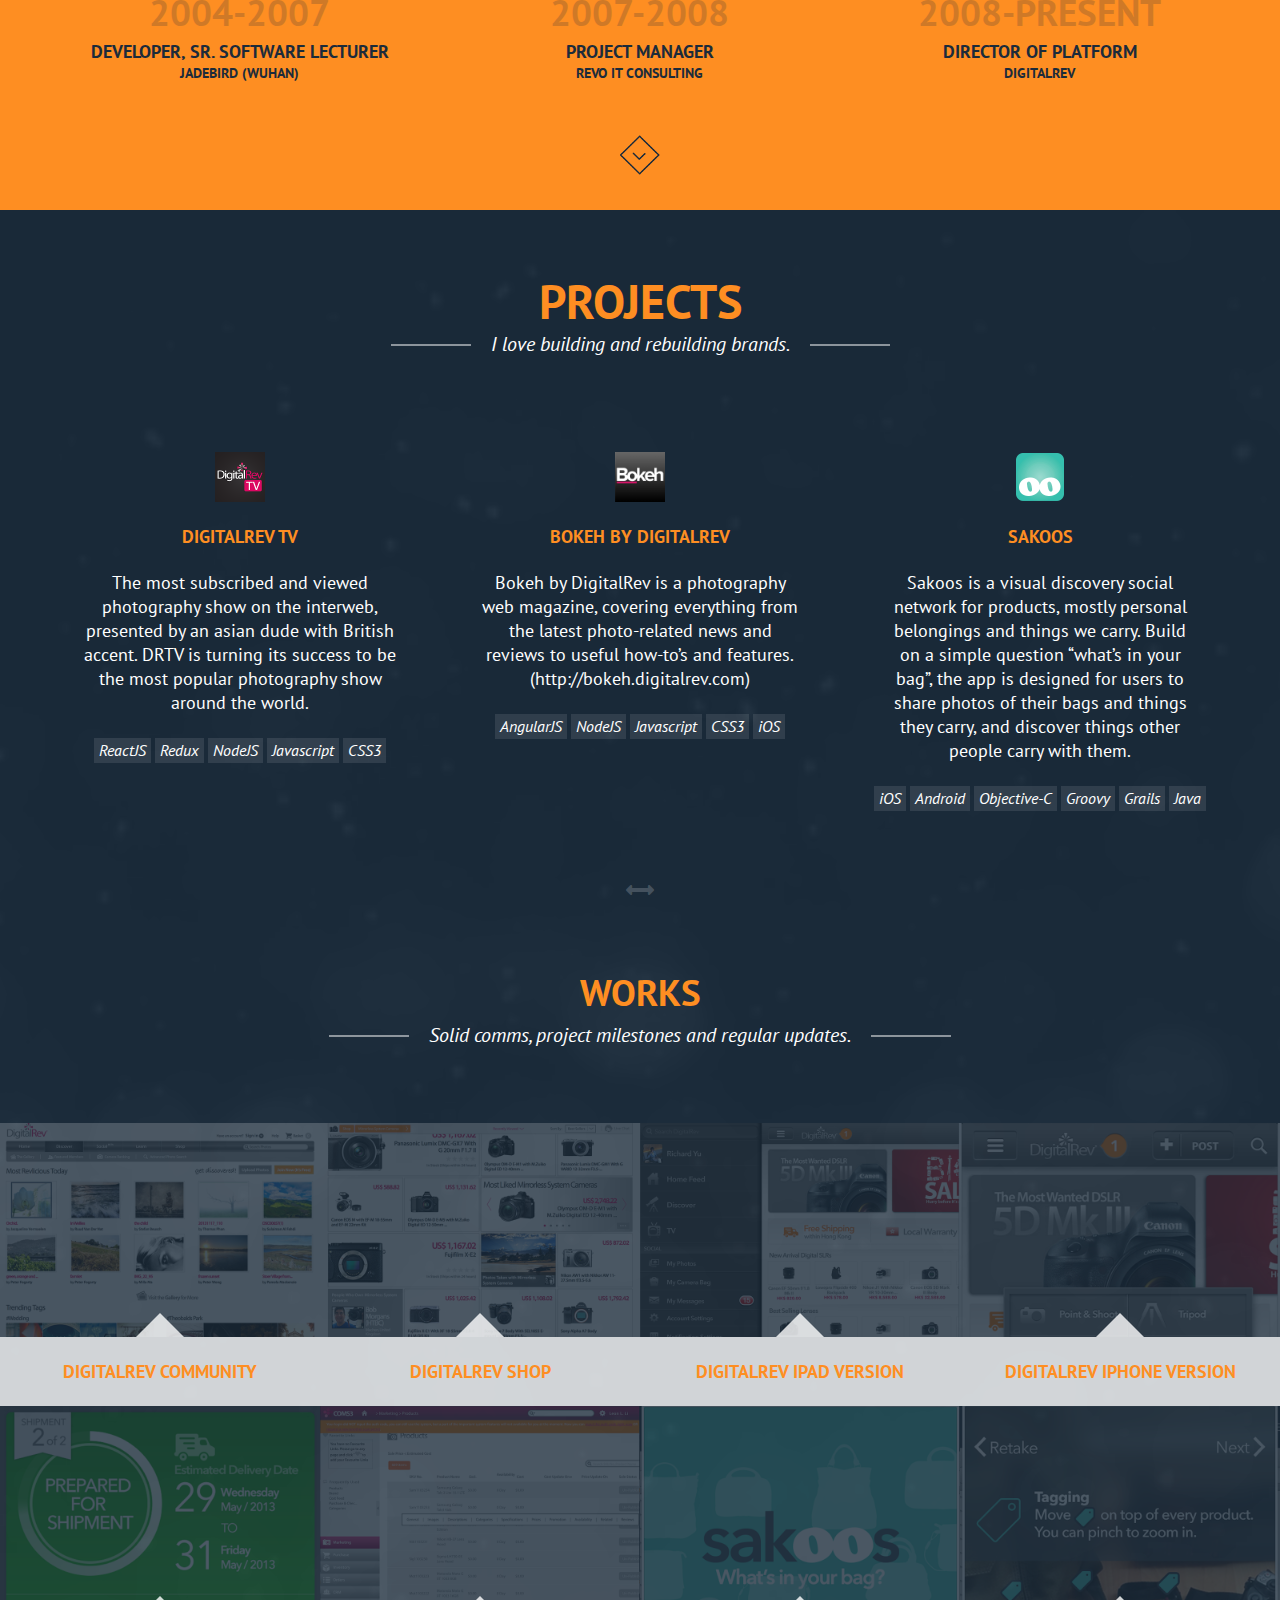
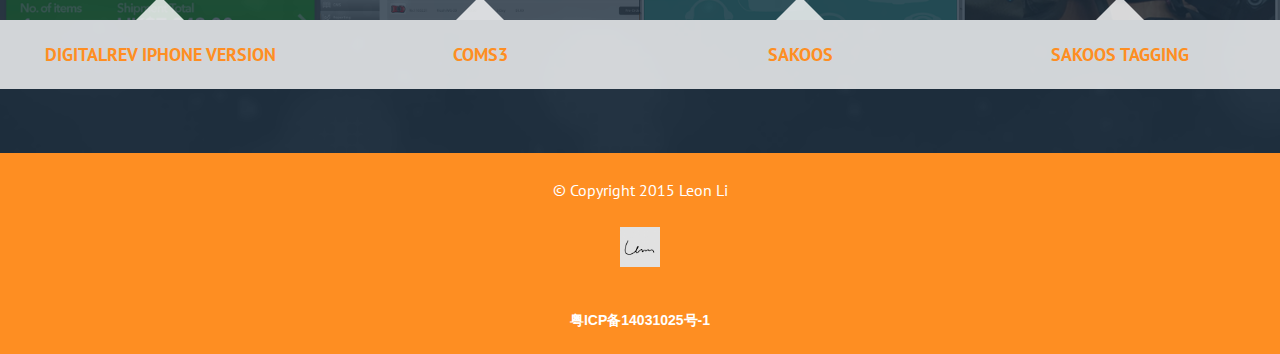
==== commit 3952110d: "ICP" ====
--- a/index.html
+++ b/index.html
@@ -458,10 +458,13 @@
 				<p class="text-white copy-text">&copy; Copyright 2015 Leon Li</p>
 			</div>
 			<div class="large-12 row text-center pad-bottom" >
-				<a href="http://www.miitbeian.gov.cn/state/outPortal/loginPortal.action">粤ICP备14031025号-1</a>
 				<img src="img/sign.jpg" width="40px">
 			</div>
-
+			<div class="row text-center">
+			<p>
+				<a style="color:#fff;font-size: 14px; font-family: 'STHeiti', 'Microsoft YaHei', sans-serif;" href="http://www.miitbeian.gov.cn/state/outPortal/loginPortal.action" target="_blank">粤ICP备14031025号-1</a>
+			</p>
+			</div>
 </footer>
 <!-- End of Footer  -->
 <!--============================================================-->
